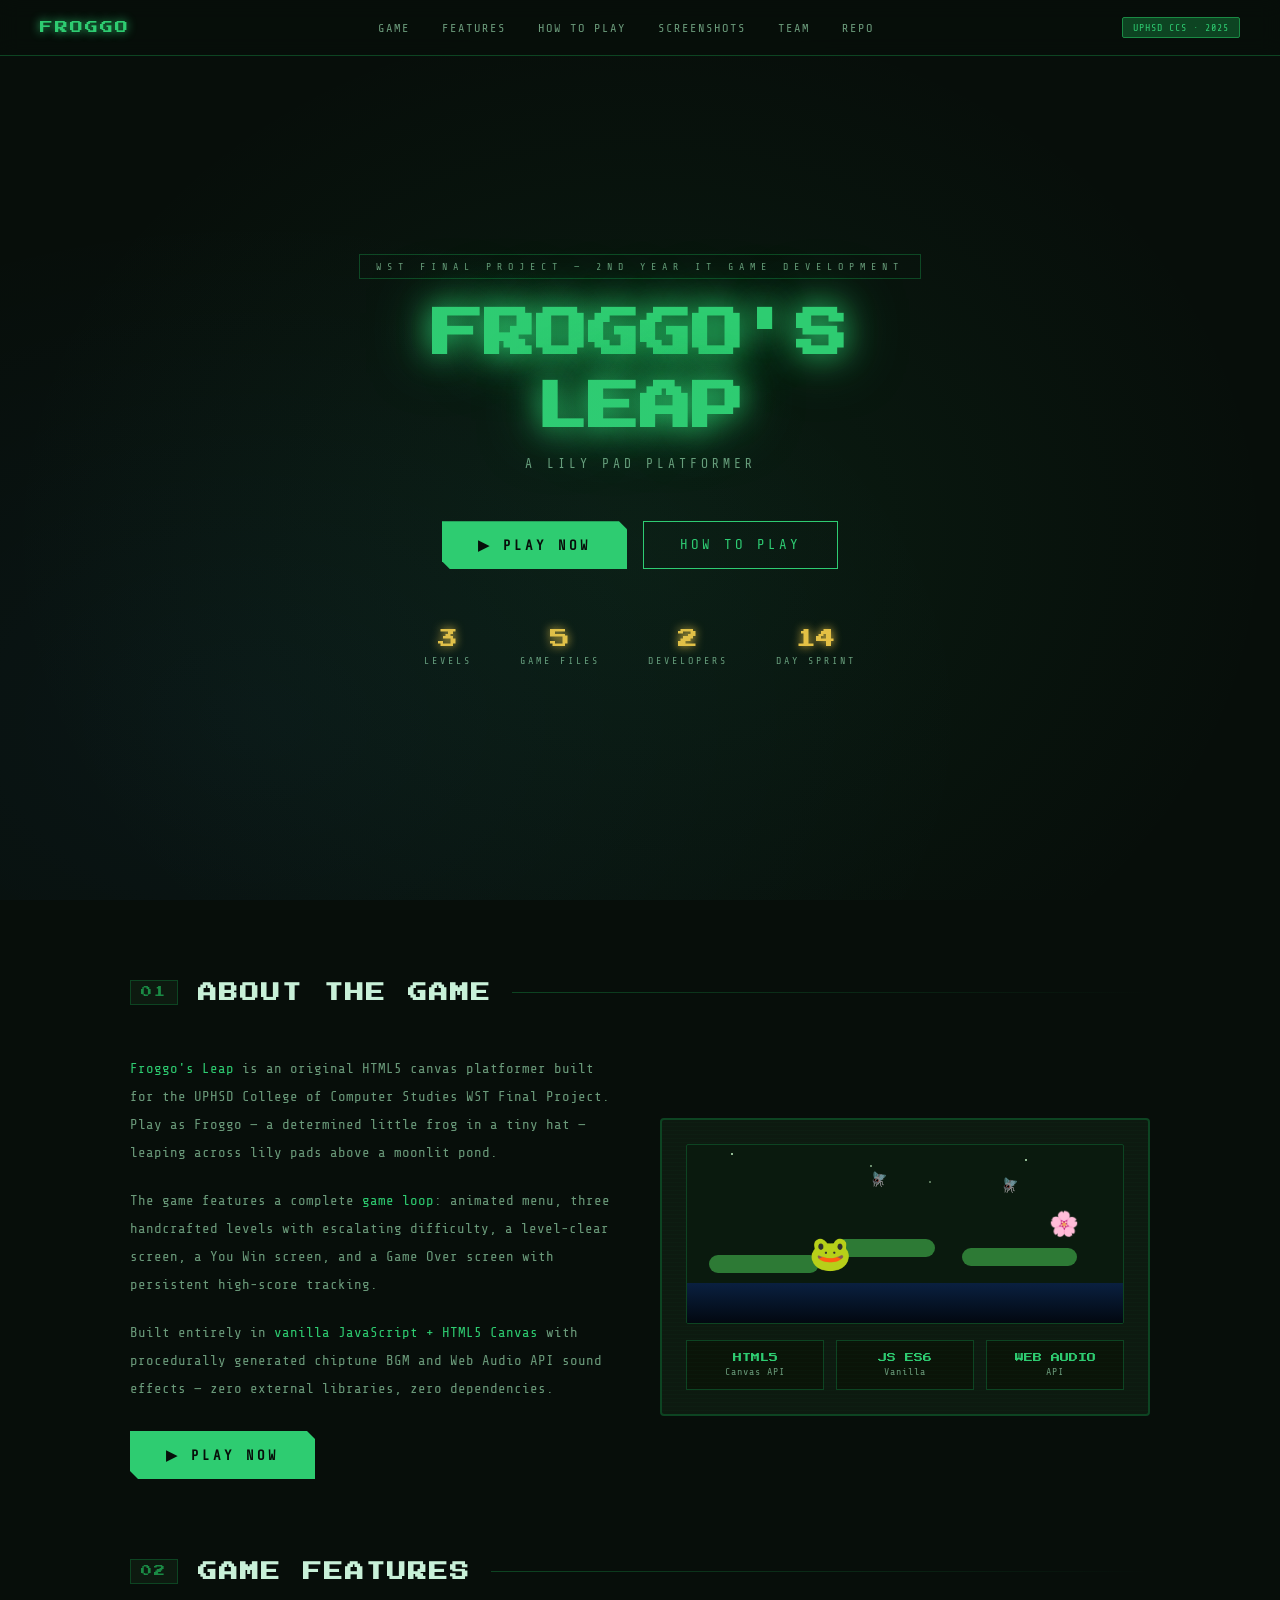
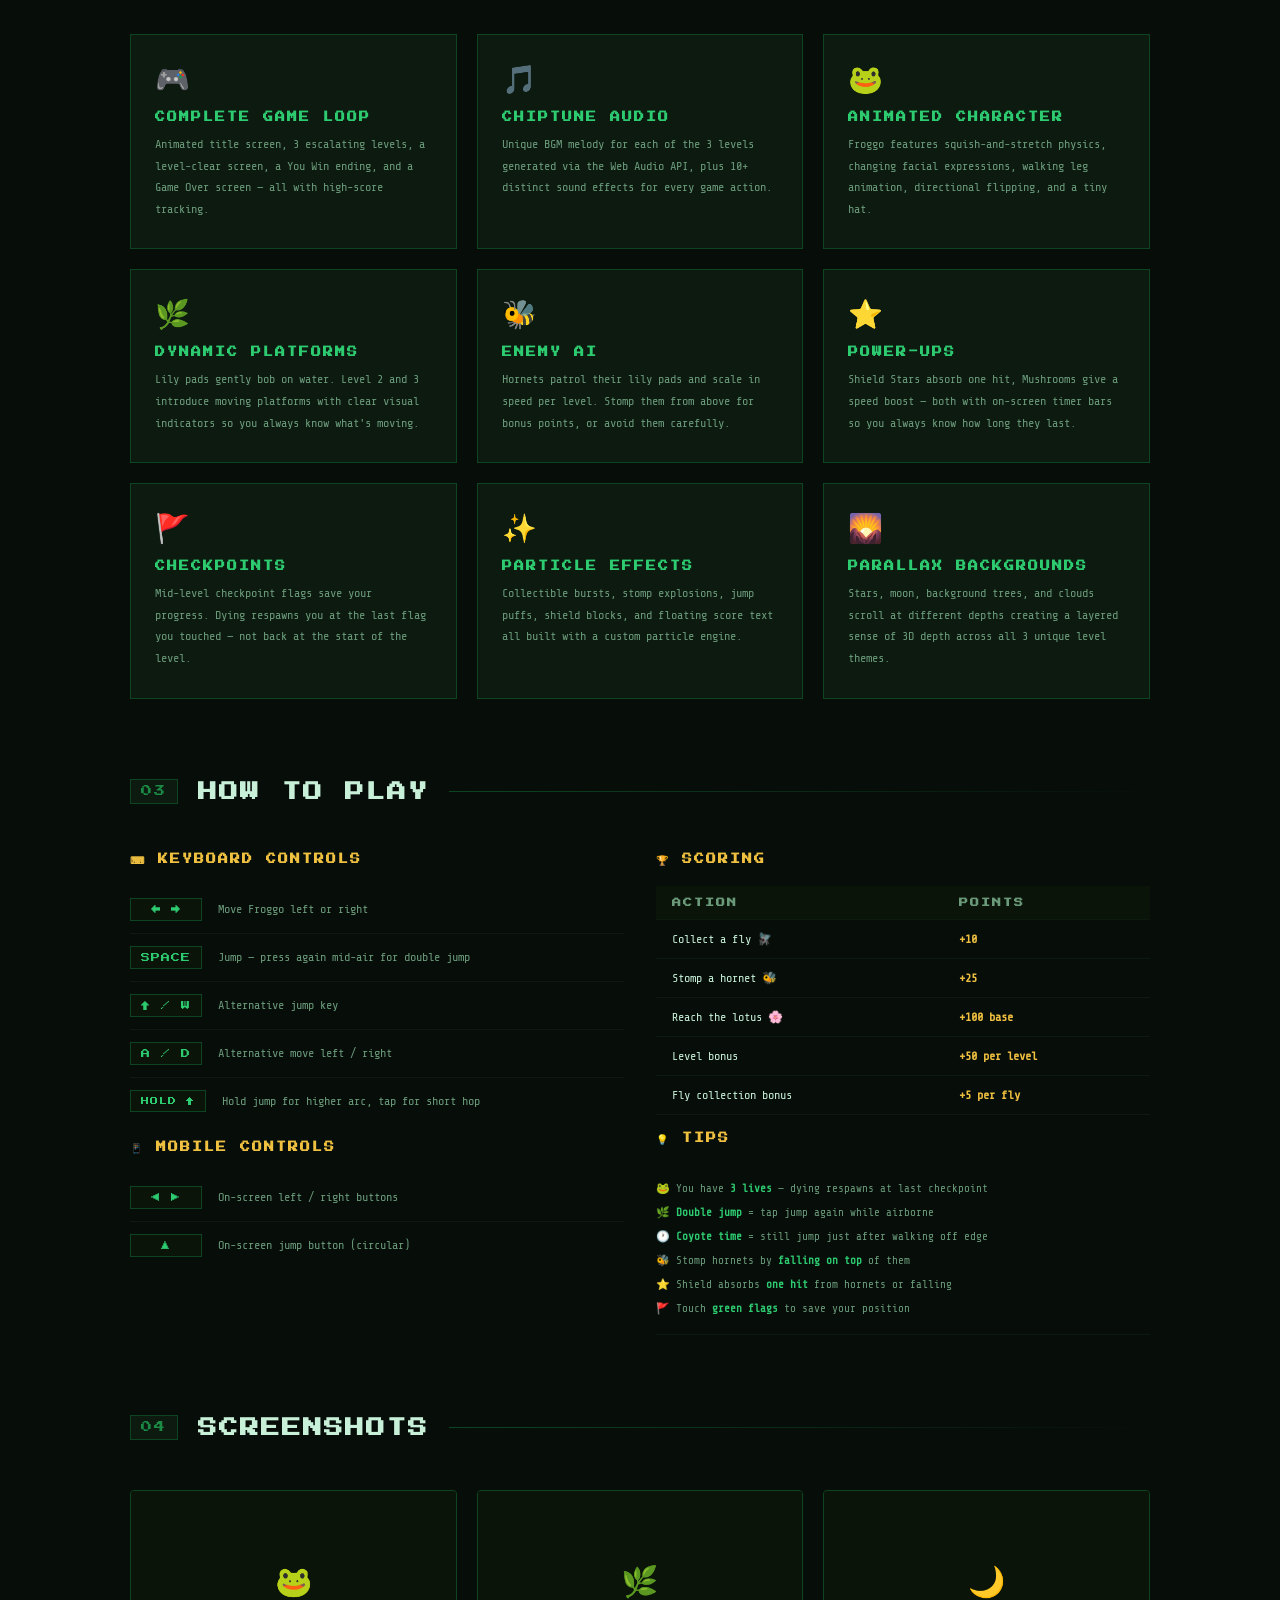
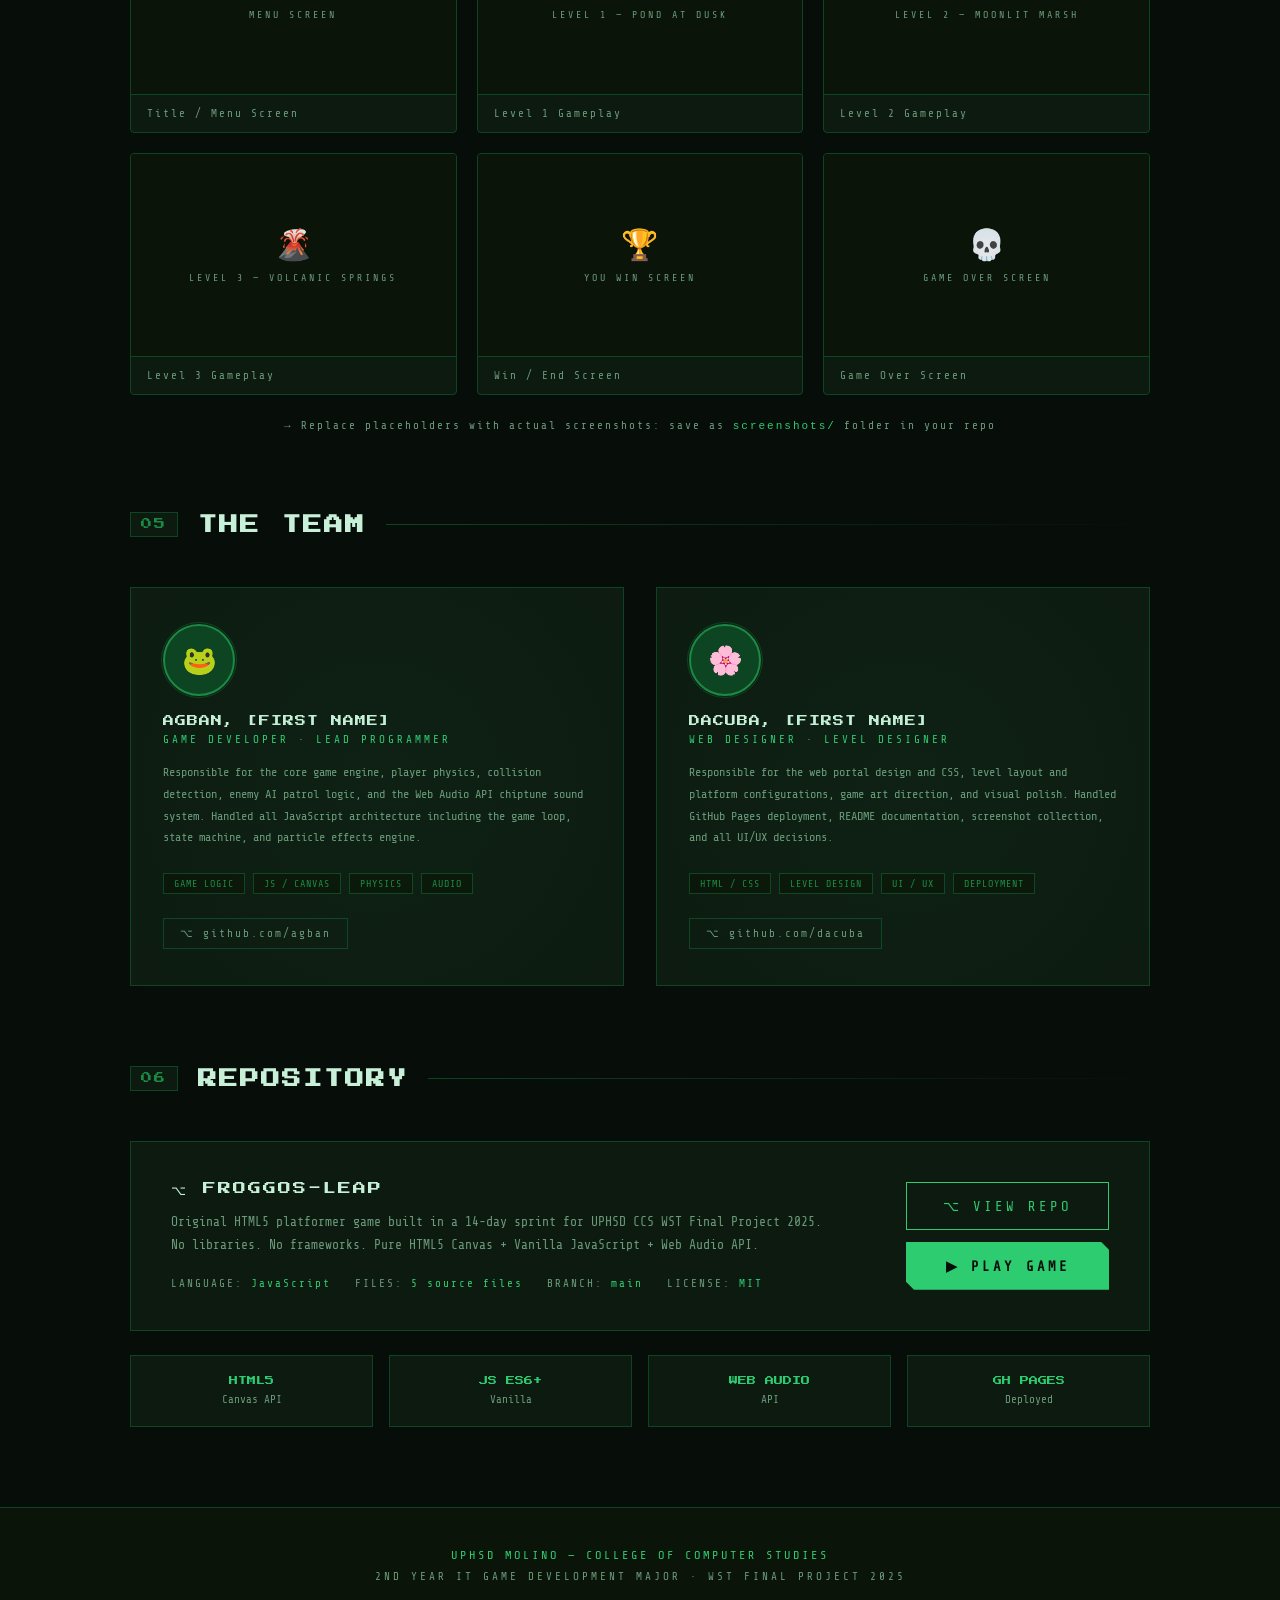
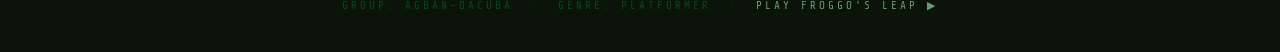
==== index.html @ f78a417a "fixed the right repository links and some paragraphs by Trecia-Dacuba" ====
<!DOCTYPE html>
<html lang="en">
<head>
  <meta charset="UTF-8">
  <meta name="viewport" content="width=device-width, initial-scale=1.0">
  <title>FROGGO'S LEAP — UPHSD CCS Game Portal</title>
  <link href="https://fonts.googleapis.com/css2?family=Press+Start+2P&family=Share+Tech+Mono&display=swap" rel="stylesheet">
  <link rel="stylesheet" href="index.css">
</head>
<body>

<!-- ══════════════════════════════════════
     NAVIGATION
     ══════════════════════════════════════ -->
<nav>
  <a href="#home" class="nav-logo">FROGGO</a>
  <div class="nav-links">
    <a href="#about">GAME</a>
    <a href="#features">FEATURES</a>
    <a href="#howtoplay">HOW TO PLAY</a>
    <a href="#screenshots">SCREENSHOTS</a>
    <a href="#team">TEAM</a>
    <a href="#repo">REPO</a>
  </div>
  <div class="nav-badge">UPHSD CCS · 2025</div>
</nav>


<!-- ══════════════════════════════════════
     HERO
     ══════════════════════════════════════ -->
<section id="home">
  <div class="hero-bg"></div>
  <div class="hero-tag">WST FINAL PROJECT — 2ND YEAR IT GAME DEVELOPMENT</div>
  <h1 class="hero-title">FROGGO'S<br>LEAP</h1>
  <p class="hero-sub">A LILY PAD PLATFORMER</p>
  <div class="hero-btns">
    <a href="game/game.html" class="btn-primary">▶ PLAY NOW</a>
    <a href="#howtoplay"    class="btn-secondary">HOW TO PLAY</a>
  </div>
  <div class="hero-stats">
    <div class="hero-stat"><div class="val">3</div><div class="lbl">LEVELS</div></div>
    <div class="hero-stat"><div class="val">5</div><div class="lbl">GAME FILES</div></div>
    <div class="hero-stat"><div class="val">2</div><div class="lbl">DEVELOPERS</div></div>
    <div class="hero-stat"><div class="val">14</div><div class="lbl">DAY SPRINT</div></div>
  </div>
</section>


<!-- ══════════════════════════════════════
     ABOUT
     ══════════════════════════════════════ -->
<div id="about">
  <div class="section-wrap">
    <div class="section-header reveal">
      <div class="section-num">01</div>
      <h2 class="section-title">ABOUT THE GAME</h2>
      <div class="section-line"></div>
    </div>

    <div class="about-grid">
      <div class="about-text reveal">
        <p>
          <span>Froggo's Leap</span> is an original HTML5 canvas platformer
          built for the UPHSD College of Computer Studies WST Final Project.
          Play as Froggo — a determined little frog in a tiny hat — leaping
          across lily pads above a moonlit pond.
        </p>
        <p>
          The game features a complete <span>game loop</span>: animated menu,
          three handcrafted levels with escalating difficulty, a level-clear
          screen, a You Win screen, and a Game Over screen with persistent
          high-score tracking.
        </p>
        <p>
          Built entirely in <span>vanilla JavaScript + HTML5 Canvas</span>
          with procedurally generated chiptune BGM and Web Audio API
          sound effects — zero external libraries, zero dependencies.
        </p>
        <a href="game/game.html" class="btn-primary" style="margin-top:8px; display:inline-block">▶ PLAY NOW</a>
      </div>

      <div class="about-screen reveal">
        <div class="preview-art">
          <div class="preview-water"></div>
          <div class="preview-pad" style="width:110px;height:18px;bottom:50px;left:5%"></div>
          <div class="preview-pad" style="width:100px;height:18px;bottom:66px;left:34%"></div>
          <div class="preview-pad" style="width:115px;height:18px;bottom:57px;left:63%"></div>
          <div class="preview-frog">🐸</div>
          <div class="preview-fly"  style="left:42%;top:26px">🪰</div>
          <div class="preview-fly"  style="left:72%;top:32px;animation-delay:0.6s">🪰</div>
          <div style="position:absolute;right:10%;bottom:85px;font-size:24px;animation:heroFloat 2.2s infinite ease-in-out">🌸</div>
          <div style="position:absolute;top:8px; left:10%;width:2px;height:2px;background:#ccffcc;opacity:0.7"></div>
          <div style="position:absolute;top:20px;left:42%;width:2px;height:2px;background:#ccffcc;opacity:0.5"></div>
          <div style="position:absolute;top:14px;right:22%;width:2px;height:2px;background:#ccffcc;opacity:0.7"></div>
          <div style="position:absolute;top:36px;right:44%;width:2px;height:2px;background:#ccffcc;opacity:0.4"></div>
        </div>
        <div class="tech-pills">
          <div class="tech-pill"><div class="tp-title">HTML5</div><div class="tp-sub">Canvas API</div></div>
          <div class="tech-pill"><div class="tp-title">JS ES6</div><div class="tp-sub">Vanilla</div></div>
          <div class="tech-pill"><div class="tp-title">WEB AUDIO</div><div class="tp-sub">API</div></div>
        </div>
      </div>
    </div>
  </div>
</div>


<!-- ══════════════════════════════════════
     FEATURES
     ══════════════════════════════════════ -->
<div id="features">
  <div class="section-wrap" style="padding-top:0">
    <div class="section-header reveal">
      <div class="section-num">02</div>
      <h2 class="section-title">GAME FEATURES</h2>
      <div class="section-line"></div>
    </div>

    <div class="features-grid">
      <div class="feature-card reveal">
        <div class="feature-icon">🎮</div>
        <h3>COMPLETE GAME LOOP</h3>
        <p>Animated title screen, 3 escalating levels, a level-clear screen, a You Win ending, and a Game Over screen — all with high-score tracking.</p>
      </div>
      <div class="feature-card reveal">
        <div class="feature-icon">🎵</div>
        <h3>CHIPTUNE AUDIO</h3>
        <p>Unique BGM melody for each of the 3 levels generated via the Web Audio API, plus 10+ distinct sound effects for every game action.</p>
      </div>
      <div class="feature-card reveal">
        <div class="feature-icon">🐸</div>
        <h3>ANIMATED CHARACTER</h3>
        <p>Froggo features squish-and-stretch physics, changing facial expressions, walking leg animation, directional flipping, and a tiny hat.</p>
      </div>
      <div class="feature-card reveal">
        <div class="feature-icon">🌿</div>
        <h3>DYNAMIC PLATFORMS</h3>
        <p>Lily pads gently bob on water. Level 2 and 3 introduce moving platforms with clear visual indicators so you always know what's moving.</p>
      </div>
      <div class="feature-card reveal">
        <div class="feature-icon">🐝</div>
        <h3>ENEMY AI</h3>
        <p>Hornets patrol their lily pads and scale in speed per level. Stomp them from above for bonus points, or avoid them carefully.</p>
      </div>
      <div class="feature-card reveal">
        <div class="feature-icon">⭐</div>
        <h3>POWER-UPS</h3>
        <p>Shield Stars absorb one hit, Mushrooms give a speed boost — both with on-screen timer bars so you always know how long they last.</p>
      </div>
      <div class="feature-card reveal">
        <div class="feature-icon">🚩</div>
        <h3>CHECKPOINTS</h3>
        <p>Mid-level checkpoint flags save your progress. Dying respawns you at the last flag you touched — not back at the start of the level.</p>
      </div>
      <div class="feature-card reveal">
        <div class="feature-icon">✨</div>
        <h3>PARTICLE EFFECTS</h3>
        <p>Collectible bursts, stomp explosions, jump puffs, shield blocks, and floating score text all built with a custom particle engine.</p>
      </div>
      <div class="feature-card reveal">
        <div class="feature-icon">🌄</div>
        <h3>PARALLAX BACKGROUNDS</h3>
        <p>Stars, moon, background trees, and clouds scroll at different depths creating a layered sense of 3D depth across all 3 unique level themes.</p>
      </div>
    </div>
  </div>
</div>


<!-- ══════════════════════════════════════
     HOW TO PLAY
     ══════════════════════════════════════ -->
<div id="howtoplay">
  <div class="section-wrap" style="padding-top:0">
    <div class="section-header reveal">
      <div class="section-num">03</div>
      <h2 class="section-title">HOW TO PLAY</h2>
      <div class="section-line"></div>
    </div>

    <div class="controls-grid">
      <div class="reveal">
        <div class="ctrl-group">
          <h3>⌨ KEYBOARD CONTROLS</h3>
          <div class="ctrl-item">
            <div class="ctrl-key">← →</div>
            <div class="ctrl-desc">Move Froggo left or right</div>
          </div>
          <div class="ctrl-item">
            <div class="ctrl-key">SPACE</div>
            <div class="ctrl-desc">Jump — press again mid-air for double jump</div>
          </div>
          <div class="ctrl-item">
            <div class="ctrl-key">↑ / W</div>
            <div class="ctrl-desc">Alternative jump key</div>
          </div>
          <div class="ctrl-item">
            <div class="ctrl-key">A / D</div>
            <div class="ctrl-desc">Alternative move left / right</div>
          </div>
          <div class="ctrl-item" style="border:none">
            <div class="ctrl-key" style="font-size:8px">HOLD ↑</div>
            <div class="ctrl-desc">Hold jump for higher arc, tap for short hop</div>
          </div>
        </div>
        <br>
        <div class="ctrl-group">
          <h3>📱 MOBILE CONTROLS</h3>
          <div class="ctrl-item">
            <div class="ctrl-key">◀ ▶</div>
            <div class="ctrl-desc">On-screen left / right buttons</div>
          </div>
          <div class="ctrl-item" style="border:none">
            <div class="ctrl-key">▲</div>
            <div class="ctrl-desc">On-screen jump button (circular)</div>
          </div>
        </div>
      </div>

      <div class="reveal">
        <div class="ctrl-group">
          <h3>🏆 SCORING</h3>
          <table class="scoring-table">
            <thead>
              <tr><th>ACTION</th><th>POINTS</th></tr>
            </thead>
            <tbody>
              <tr><td>Collect a fly 🪰</td><td>+10</td></tr>
              <tr><td>Stomp a hornet 🐝</td><td>+25</td></tr>
              <tr><td>Reach the lotus 🌸</td><td>+100 base</td></tr>
              <tr><td>Level bonus</td><td>+50 per level</td></tr>
              <tr><td>Fly collection bonus</td><td>+5 per fly</td></tr>
            </tbody>
          </table>
        </div>
        <br>
        <div class="ctrl-group">
          <h3>💡 TIPS</h3>
          <div class="ctrl-item">
            <div class="ctrl-desc" style="font-size:11px;color:var(--text-dim);line-height:2.2">
              🐸 You have <strong style="color:var(--green)">3 lives</strong> — dying respawns at last checkpoint<br>
              🌿 <strong style="color:var(--green)">Double jump</strong> = tap jump again while airborne<br>
              🕐 <strong style="color:var(--green)">Coyote time</strong> = still jump just after walking off edge<br>
              🐝 Stomp hornets by <strong style="color:var(--green)">falling on top</strong> of them<br>
              ⭐ Shield absorbs <strong style="color:var(--green)">one hit</strong> from hornets or falling<br>
              🚩 Touch <strong style="color:var(--green)">green flags</strong> to save your position
            </div>
          </div>
        </div>
      </div>
    </div>
  </div>
</div>


<!-- ══════════════════════════════════════
     SCREENSHOTS
     ══════════════════════════════════════ -->
<div id="screenshots">
  <div class="section-wrap" style="padding-top:0">
    <div class="section-header reveal">
      <div class="section-num">04</div>
      <h2 class="section-title">SCREENSHOTS</h2>
      <div class="section-line"></div>
    </div>

    <div class="screenshots-grid">
      <!-- Replace placeholder divs with <img src="screenshots/menu.png"> etc after taking actual screenshots -->
      <div class="screenshot-card reveal">
        <div class="screenshot-placeholder">
          🐸
          <span>MENU SCREEN</span>
        </div>
        <div class="screenshot-label">Title / Menu Screen</div>
      </div>
      <div class="screenshot-card reveal">
        <div class="screenshot-placeholder">
          🌿
          <span>LEVEL 1 — POND AT DUSK</span>
        </div>
        <div class="screenshot-label">Level 1 Gameplay</div>
      </div>
      <div class="screenshot-card reveal">
        <div class="screenshot-placeholder">
          🌙
          <span>LEVEL 2 — MOONLIT MARSH</span>
        </div>
        <div class="screenshot-label">Level 2 Gameplay</div>
      </div>
      <div class="screenshot-card reveal">
        <div class="screenshot-placeholder">
          🌋
          <span>LEVEL 3 — VOLCANIC SPRINGS</span>
        </div>
        <div class="screenshot-label">Level 3 Gameplay</div>
      </div>
      <div class="screenshot-card reveal">
        <div class="screenshot-placeholder">
          🏆
          <span>YOU WIN SCREEN</span>
        </div>
        <div class="screenshot-label">Win / End Screen</div>
      </div>
      <div class="screenshot-card reveal">
        <div class="screenshot-placeholder">
          💀
          <span>GAME OVER SCREEN</span>
        </div>
        <div class="screenshot-label">Game Over Screen</div>
      </div>
    </div>

    <p style="color:var(--text-dim);font-size:11px;text-align:center;margin-top:24px;letter-spacing:2px">
      → Replace placeholders with actual screenshots: save as <code style="color:var(--green)">screenshots/</code> folder in your repo
    </p>
  </div>
</div>


<!-- ══════════════════════════════════════
     TEAM
     ══════════════════════════════════════ -->
<div id="team">
  <div class="section-wrap" style="padding-top:0">
    <div class="section-header reveal">
      <div class="section-num">05</div>
      <h2 class="section-title">THE TEAM</h2>
      <div class="section-line"></div>
    </div>

    <div class="team-grid">
      <!-- ── Member 1: Agban ── -->
      <div class="team-card reveal">
        <div class="member-avatar">🐸</div>
        <div class="member-name">AGBAN, [FIRST NAME]</div>
        <div class="member-role">Game Developer · Lead Programmer</div>
        <div class="member-desc">
          Responsible for the core game engine, player physics, collision
          detection, enemy AI patrol logic, and the Web Audio API chiptune
          sound system. Handled all JavaScript architecture including the
          game loop, state machine, and particle effects engine.
        </div>
        <div class="member-tags">
          <span class="member-tag">GAME LOGIC</span>
          <span class="member-tag">JS / CANVAS</span>
          <span class="member-tag">PHYSICS</span>
          <span class="member-tag">AUDIO</span>
        </div>
        <a href="https://github.com/MikaAgban29" class="member-github" target="_blank" rel="noopener">
          ⌥ github.com/agban
        </a>
      </div>

      <!-- ── Member 2: Dacuba ── -->
      <div class="team-card reveal">
        <div class="member-avatar">🌸</div>
        <div class="member-name">DACUBA, [FIRST NAME]</div>
        <div class="member-role">Web Designer · Level Designer</div>
        <div class="member-desc">
          Responsible for the web portal design and CSS, level layout and
          platform configurations, game art direction, and visual polish.
          Handled GitHub Pages deployment, README documentation,
          screenshot collection, and all UI/UX decisions.
        </div>
        <div class="member-tags">
          <span class="member-tag">HTML / CSS</span>
          <span class="member-tag">LEVEL DESIGN</span>
          <span class="member-tag">UI / UX</span>
          <span class="member-tag">DEPLOYMENT</span>
        </div>
        <a href="https://github.com/Trecia-Dacuba" class="member-github" target="_blank" rel="noopener">
          ⌥ github.com/dacuba
        </a>
      </div>
    </div>
  </div>
</div>


<!-- ══════════════════════════════════════
     REPO
     ══════════════════════════════════════ -->
<div id="repo">
  <div class="section-wrap" style="padding-top:0">
    <div class="section-header reveal">
      <div class="section-num">06</div>
      <h2 class="section-title">REPOSITORY</h2>
      <div class="section-line"></div>
    </div>

    <div class="repo-card reveal">
      <div>
        <div class="repo-title">⌥ FROGGOS-LEAP</div>
        <div class="repo-desc">
          Original HTML5 platformer game built in a 14-day sprint for UPHSD CCS WST Final Project 2025.<br>
          No libraries. No frameworks. Pure HTML5 Canvas + Vanilla JavaScript + Web Audio API.
        </div>
        <div class="repo-meta">
          <div class="repo-badge">LANGUAGE: <span>JavaScript</span></div>
          <div class="repo-badge">FILES: <span>5 source files</span></div>
          <div class="repo-badge">BRANCH: <span>main</span></div>
          <div class="repo-badge">LICENSE: <span>MIT</span></div>
        </div>
      </div>
      <div style="display:flex;flex-direction:column;gap:12px;min-width:200px">
        <a href="https://github.com/Trecia-Dacuba/Froggo-s-Leap-Platformer-Game.git" class="btn-secondary" target="_blank" rel="noopener" style="text-align:center">⌥ VIEW REPO</a>
        <a href="game/game.html" class="btn-primary" style="text-align:center">▶ PLAY GAME</a>
      </div>
    </div>

    <div class="tech-grid reveal">
      <div class="tech-card"><div class="tc-title">HTML5</div><div class="tc-sub">Canvas API</div></div>
      <div class="tech-card"><div class="tc-title">JS ES6+</div><div class="tc-sub">Vanilla</div></div>
      <div class="tech-card"><div class="tc-title">WEB AUDIO</div><div class="tc-sub">API</div></div>
      <div class="tech-card"><div class="tc-title">GH PAGES</div><div class="tc-sub">Deployed</div></div>
    </div>
  </div>
</div>


<!-- ══════════════════════════════════════
     FOOTER
     ══════════════════════════════════════ -->
<footer>
  <div class="school">UPHSD MOLINO — COLLEGE OF COMPUTER STUDIES</div>
  <div>2ND YEAR IT GAME DEVELOPMENT MAJOR · WST FINAL PROJECT 2025</div>
  <div style="margin-top:16px;color:var(--green-dim)">
    GROUP: AGBAN-DACUBA &nbsp;·&nbsp; GENRE: PLATFORMER &nbsp;·&nbsp;
    <a href="game/game.html">PLAY FROGGO'S LEAP ▶</a>
  </div>
</footer>


<!-- Smooth scroll + reveal script -->
<script>
  // Smooth scroll for all anchor links
  document.querySelectorAll('a[href^="#"]').forEach(a => {
    a.addEventListener('click', e => {
      e.preventDefault();
      const target = document.querySelector(a.getAttribute('href'));
      if (target) target.scrollIntoView({ behavior: 'smooth' });
    });
  });

  // Scroll reveal using IntersectionObserver
  const observer = new IntersectionObserver(entries => {
    entries.forEach(e => { if (e.isIntersecting) e.target.classList.add('visible'); });
  }, { threshold: 0.1 });
  document.querySelectorAll('.reveal').forEach(el => observer.observe(el));
</script>

</body>
</html>
---- index.css ----
/* ── CSS VARIABLES ── */
:root {
  --green:     #2ecc71;
  --green-dark:#1a8a44;
  --green-dim: #0d4422;
  --bg:        #070e0a;
  --bg2:       #0d1a10;
  --bg3:       #0a1408;
  --text:      #c8f0d8;
  --text-dim:  #6a9a7a;
  --gold:      #f0c040;
  --pink:      #ff88cc;
  --blue:      #44aaff;
}

/* ── RESET ── */
* { margin: 0; padding: 0; box-sizing: border-box; }

body {
  background: var(--bg);
  color: var(--text);
  font-family: 'Share Tech Mono', 'Courier New', monospace;
  overflow-x: hidden;
}

/* ── SCANLINE RETRO EFFECT ── */
body::before {
  content: '';
  position: fixed; inset: 0;
  z-index: 999; pointer-events: none;
  background: repeating-linear-gradient(
    0deg,
    transparent,        transparent        2px,
    rgba(0,0,0,0.07)   rgba(0,0,0,0.07)   4px
  );
}

/* ══════════════════════════════════════
   NAVIGATION
   ══════════════════════════════════════ */
nav {
  position: fixed; top: 0; left: 0; right: 0;
  z-index: 100;
  background: rgba(7,14,10,0.93);
  border-bottom: 1px solid var(--green-dim);
  display: flex; align-items: center; justify-content: space-between;
  padding: 0 40px;
  height: 56px;
  backdrop-filter: blur(10px);
}

.nav-logo {
  font-family: 'Press Start 2P', monospace;
  font-size: 13px;
  color: var(--green);
  text-shadow: 0 0 10px var(--green);
  text-decoration: none;
  letter-spacing: 2px;
}

.nav-links { display: flex; gap: 32px; }

.nav-links a {
  color: var(--text-dim);
  text-decoration: none;
  font-size: 12px;
  letter-spacing: 2px;
  transition: color 0.2s, text-shadow 0.2s;
}

.nav-links a:hover {
  color: var(--green);
  text-shadow: 0 0 8px var(--green);
}

.nav-badge {
  background: var(--green-dim);
  border: 1px solid var(--green-dark);
  color: var(--green);
  font-size: 10px;
  padding: 4px 10px;
  border-radius: 2px;
  letter-spacing: 1px;
}

/* ══════════════════════════════════════
   HERO SECTION
   ══════════════════════════════════════ */
#home {
  min-height: 100vh;
  display: flex; flex-direction: column;
  align-items: center; justify-content: center;
  text-align: center;
  padding: 80px 40px 60px;
  position: relative;
  overflow: hidden;
}

.hero-bg {
  position: absolute; inset: 0;
  background:
    radial-gradient(ellipse at 50% 60%, rgba(46,204,113,0.08) 0%, transparent 70%),
    radial-gradient(ellipse at 20% 80%, rgba(68,170,255,0.05) 0%, transparent 50%);
}

.hero-tag {
  font-size: 10px;
  letter-spacing: 6px;
  color: var(--text-dim);
  margin-bottom: 20px;
  border: 1px solid var(--green-dim);
  padding: 6px 16px;
  display: inline-block;
}

.hero-title {
  font-family: 'Press Start 2P', monospace;
  font-size: clamp(28px, 5vw, 52px);
  color: var(--green);
  text-shadow: 0 0 30px var(--green), 0 0 60px var(--green-dark);
  line-height: 1.4;
  margin-bottom: 12px;
  animation: titlePulse 3s ease-in-out infinite;
}

.hero-sub {
  font-size: 13px;
  color: var(--text-dim);
  letter-spacing: 4px;
  margin-bottom: 50px;
}

.hero-btns {
  display: flex; gap: 16px;
  flex-wrap: wrap; justify-content: center;
  margin-bottom: 60px;
}

.hero-stats {
  display: flex; gap: 48px;
  flex-wrap: wrap; justify-content: center;
}

.hero-stat { text-align: center; }

.hero-stat .val {
  font-family: 'Press Start 2P', monospace;
  font-size: 20px;
  color: var(--gold);
  text-shadow: 0 0 10px var(--gold);
}

.hero-stat .lbl {
  font-size: 10px;
  color: var(--text-dim);
  letter-spacing: 3px;
  margin-top: 6px;
}

/* ══════════════════════════════════════
   SHARED BUTTONS
   ══════════════════════════════════════ */
.btn-primary {
  background: var(--green);
  color: #070e0a;
  font-family: 'Share Tech Mono', monospace;
  font-size: 14px;
  letter-spacing: 3px;
  padding: 16px 36px;
  border: none; cursor: pointer;
  text-decoration: none; display: inline-block;
  font-weight: bold;
  transition: background 0.15s, box-shadow 0.15s, transform 0.15s;
  clip-path: polygon(0 0, calc(100% - 8px) 0, 100% 8px, 100% 100%, 8px 100%, 0 calc(100% - 8px));
}

.btn-primary:hover {
  background: #55ffaa;
  box-shadow: 0 0 20px var(--green);
  transform: translateY(-2px);
}

.btn-secondary {
  background: transparent;
  color: var(--green);
  font-family: 'Share Tech Mono', monospace;
  font-size: 14px;
  letter-spacing: 3px;
  padding: 15px 36px;
  border: 1.5px solid var(--green);
  cursor: pointer; text-decoration: none; display: inline-block;
  transition: background 0.15s, box-shadow 0.15s;
}

.btn-secondary:hover {
  background: rgba(46,204,113,0.1);
  box-shadow: 0 0 16px rgba(46,204,113,0.3);
}

/* ══════════════════════════════════════
   SECTION LAYOUT
   ══════════════════════════════════════ */
.section-wrap {
  max-width: 1100px;
  margin: 0 auto;
  padding: 80px 40px;
}

.section-header {
  display: flex; align-items: center; gap: 20px;
  margin-bottom: 50px;
}

.section-num {
  font-family: 'Press Start 2P', monospace;
  font-size: 11px;
  color: var(--green-dark);
  background: var(--bg2);
  border: 1px solid var(--green-dim);
  padding: 6px 10px;
  letter-spacing: 2px;
}

.section-title {
  font-family: 'Press Start 2P', monospace;
  font-size: clamp(13px, 2vw, 19px);
  color: var(--text);
  letter-spacing: 2px;
}

.section-line {
  flex: 1; height: 1px;
  background: linear-gradient(90deg, var(--green-dim), transparent);
}

/* ══════════════════════════════════════
   ABOUT SECTION
   ══════════════════════════════════════ */
.about-grid {
  display: grid;
  grid-template-columns: 1fr 1fr;
  gap: 40px; align-items: center;
}

.about-text p {
  color: var(--text-dim);
  font-size: 14px;
  line-height: 2;
  margin-bottom: 20px;
}

.about-text p span { color: var(--green); }

.about-screen {
  background: var(--bg2);
  border: 2px solid var(--green-dim);
  border-radius: 4px;
  padding: 24px;
  position: relative; overflow: hidden;
}

.about-screen::before {
  content: '';
  position: absolute; inset: 0;
  background: repeating-linear-gradient(
    0deg, transparent, transparent 3px,
    rgba(46,204,113,0.02) 3px, rgba(46,204,113,0.02) 4px
  );
  pointer-events: none;
}

/* Mini preview scene */
.preview-art {
  width: 100%; height: 180px;
  position: relative; background: #0a1a0e;
  overflow: hidden; border-radius: 2px;
  border: 1px solid var(--green-dim);
}

.preview-frog {
  font-size: 34px;
  position: absolute; bottom: 50px; left: 28%;
  animation: pfrog 1.5s ease-in-out infinite alternate;
}

.preview-pad {
  position: absolute;
  background: #2d7a35;
  border-radius: 40px;
}

.preview-fly {
  position: absolute;
  font-size: 14px;
  animation: pfly 2s ease-in-out infinite;
}

.preview-water {
  position: absolute; bottom: 0; left: 0; right: 0;
  height: 40px;
  background: linear-gradient(#0a2040, #020810);
}

.tech-pills {
  display: flex; gap: 12px; margin-top: 16px; flex-wrap: wrap;
}

.tech-pill {
  flex: 1;
  background: var(--bg3);
  border: 1px solid var(--green-dim);
  padding: 12px;
  text-align: center;
}

.tech-pill .tp-title {
  font-family: 'Press Start 2P', monospace;
  font-size: 9px; color: var(--green);
}

.tech-pill .tp-sub {
  font-size: 10px; color: var(--text-dim);
  margin-top: 4px; letter-spacing: 1px;
}

/* ══════════════════════════════════════
   FEATURES GRID
   ══════════════════════════════════════ */
.features-grid {
  display: grid;
  grid-template-columns: repeat(3, 1fr);
  gap: 20px;
}

.feature-card {
  background: var(--bg2);
  border: 1px solid var(--green-dim);
  padding: 28px 24px;
  position: relative; overflow: hidden;
  transition: border-color 0.2s, transform 0.2s;
}

.feature-card:hover {
  border-color: var(--green);
  transform: translateY(-4px);
}

.feature-card::after {
  content: '';
  position: absolute; top: 0; left: 0; right: 0; height: 2px;
  background: var(--green);
  transform: scaleX(0); transform-origin: left;
  transition: transform 0.3s;
}

.feature-card:hover::after { transform: scaleX(1); }

.feature-icon { font-size: 28px; margin-bottom: 16px; }

.feature-card h3 {
  font-family: 'Press Start 2P', monospace;
  font-size: 10px; color: var(--green);
  letter-spacing: 2px; margin-bottom: 12px;
}

.feature-card p {
  font-size: 12px; color: var(--text-dim); line-height: 1.8;
}

/* ══════════════════════════════════════
   HOW TO PLAY
   ══════════════════════════════════════ */
.controls-grid {
  display: grid;
  grid-template-columns: 1fr 1fr;
  gap: 32px;
}

.ctrl-group h3 {
  font-family: 'Press Start 2P', monospace;
  font-size: 10px; color: var(--gold);
  letter-spacing: 2px; margin-bottom: 20px;
}

.ctrl-item {
  display: flex; align-items: center; gap: 16px;
  padding: 12px 0;
  border-bottom: 1px solid var(--bg2);
}

.ctrl-key {
  background: var(--bg3);
  border: 1.5px solid var(--green-dim);
  color: var(--green);
  font-family: 'Press Start 2P', monospace;
  font-size: 9px;
  padding: 6px 10px;
  min-width: 72px; text-align: center;
  letter-spacing: 1px;
}

.ctrl-desc { font-size: 12px; color: var(--text-dim); }

.scoring-table {
  width: 100%; border-collapse: collapse; margin-top: 8px;
}

.scoring-table th,
.scoring-table td {
  text-align: left; padding: 12px 16px;
  font-size: 12px;
  border-bottom: 1px solid var(--bg2);
}

.scoring-table th {
  font-family: 'Press Start 2P', monospace;
  font-size: 9px; color: var(--text-dim);
  letter-spacing: 2px; background: var(--bg3);
}

.scoring-table td:last-child { color: var(--gold); font-weight: bold; }
.scoring-table tr:hover td   { background: rgba(46,204,113,0.05); }

/* ══════════════════════════════════════
   TEAM SECTION
   ══════════════════════════════════════ */
.team-grid {
  display: grid;
  grid-template-columns: 1fr 1fr;
  gap: 32px;
}

.team-card {
  background: var(--bg2);
  border: 1px solid var(--green-dim);
  padding: 36px 32px;
  position: relative; overflow: hidden;
  transition: border-color 0.2s;
}

.team-card:hover { border-color: var(--green); }

.team-card::before {
  content: '';
  position: absolute; top: -50%; left: -50%;
  width: 200%; height: 200%;
  background: radial-gradient(circle at center, rgba(46,204,113,0.04), transparent 60%);
  pointer-events: none;
}

.member-avatar {
  width: 72px; height: 72px;
  border-radius: 50%;
  background: var(--green-dim);
  border: 2px solid var(--green-dark);
  display: flex; align-items: center; justify-content: center;
  font-size: 28px;
  margin-bottom: 20px;
  position: relative;
}

.member-avatar::after {
  content: '';
  position: absolute; inset: -4px;
  border-radius: 50%;
  border: 1px solid var(--green-dim);
}

.member-name {
  font-family: 'Press Start 2P', monospace;
  font-size: 11px; color: var(--text);
  letter-spacing: 1px; margin-bottom: 6px;
}

.member-role {
  font-size: 11px; color: var(--green);
  letter-spacing: 3px; margin-bottom: 16px;
  text-transform: uppercase;
}

.member-desc {
  font-size: 12px; color: var(--text-dim);
  line-height: 1.8; margin-bottom: 24px;
}

.member-tags {
  display: flex; gap: 8px;
  flex-wrap: wrap; margin-bottom: 24px;
}

.member-tag {
  font-size: 10px;
  background: var(--bg3);
  border: 1px solid var(--green-dim);
  color: var(--green-dark);
  padding: 4px 10px;
  letter-spacing: 1px;
}

.member-github {
  display: inline-flex; align-items: center; gap: 8px;
  color: var(--text-dim); font-size: 11px;
  text-decoration: none;
  border: 1px solid var(--green-dim);
  padding: 8px 16px;
  transition: color 0.2s, border-color 0.2s, background 0.2s;
  letter-spacing: 2px;
}

.member-github:hover {
  color: var(--green);
  border-color: var(--green);
  background: rgba(46,204,113,0.05);
}

/* ══════════════════════════════════════
   REPO / TECH STACK
   ══════════════════════════════════════ */
.repo-card {
  background: var(--bg2);
  border: 1px solid var(--green-dim);
  padding: 40px;
  display: grid;
  grid-template-columns: 1fr auto;
  gap: 32px; align-items: center;
}

.repo-title {
  font-family: 'Press Start 2P', monospace;
  font-size: 13px; color: var(--text);
  margin-bottom: 12px; letter-spacing: 2px;
}

.repo-desc {
  font-size: 13px; color: var(--text-dim);
  line-height: 1.8; margin-bottom: 20px;
}

.repo-meta { display: flex; gap: 24px; flex-wrap: wrap; }

.repo-badge { font-size: 11px; color: var(--text-dim); letter-spacing: 2px; }
.repo-badge span { color: var(--green); }

.tech-grid {
  display: grid;
  grid-template-columns: repeat(4, 1fr);
  gap: 16px; margin-top: 24px;
}

.tech-card {
  background: var(--bg2);
  border: 1px solid var(--green-dim);
  padding: 20px; text-align: center;
}

.tech-card .tc-title {
  font-family: 'Press Start 2P', monospace;
  font-size: 9px; color: var(--green); margin-bottom: 8px;
}

.tech-card .tc-sub {
  font-size: 11px; color: var(--text-dim);
}

/* ══════════════════════════════════════
   SCREENSHOTS SECTION
   ══════════════════════════════════════ */
.screenshots-grid {
  display: grid;
  grid-template-columns: repeat(3, 1fr);
  gap: 20px;
}

.screenshot-card {
  background: var(--bg2);
  border: 1px solid var(--green-dim);
  border-radius: 4px;
  overflow: hidden;
  transition: border-color 0.2s, transform 0.2s;
}

.screenshot-card:hover {
  border-color: var(--green);
  transform: translateY(-3px);
}

.screenshot-card img {
  width: 100%;
  display: block;
  aspect-ratio: 16/10;
  object-fit: cover;
  background: var(--bg3);
}

.screenshot-placeholder {
  width: 100%;
  aspect-ratio: 16/10;
  background: var(--bg3);
  display: flex; flex-direction: column;
  align-items: center; justify-content: center;
  gap: 10px;
  color: var(--green-dim);
  font-size: 30px;
}

.screenshot-placeholder span {
  font-size: 10px;
  letter-spacing: 3px;
  color: var(--text-dim);
}

.screenshot-label {
  padding: 12px 16px;
  font-size: 11px;
  color: var(--text-dim);
  letter-spacing: 2px;
  border-top: 1px solid var(--green-dim);
}

/* ══════════════════════════════════════
   FOOTER
   ══════════════════════════════════════ */
footer {
  border-top: 1px solid var(--green-dim);
  padding: 40px;
  text-align: center;
  color: var(--text-dim);
  font-size: 11px; letter-spacing: 3px;
  background: var(--bg3);
}

footer .school {
  color: var(--green);
  margin-bottom: 8px; font-size: 12px;
}

footer a { color: var(--text-dim); text-decoration: none; }
footer a:hover { color: var(--green); }

/* ══════════════════════════════════════
   SCROLL REVEAL ANIMATION
   ══════════════════════════════════════ */
.reveal {
  opacity: 0;
  transform: translateY(24px);
  transition: opacity 0.6s ease, transform 0.6s ease;
}

.reveal.visible {
  opacity: 1;
  transform: translateY(0);
}

/* ══════════════════════════════════════
   KEYFRAME ANIMATIONS
   ══════════════════════════════════════ */
@keyframes titlePulse {
  0%,100% { text-shadow: 0 0 20px var(--green), 0 0 40px var(--green-dark); }
  50%     { text-shadow: 0 0 40px var(--green), 0 0 80px var(--green-dark), 0 0 120px rgba(46,204,113,0.2); }
}

@keyframes heroFloat {
  0%,100% { transform: translateX(-50%) translateY(0); }
  50%     { transform: translateX(-50%) translateY(-20px); }
}

@keyframes pfrog {
  0%   { bottom: 50px; }
  100% { bottom: 76px; }
}

@keyframes pfly {
  0%,100% { top: 28px; }
  50%     { top: 18px; }
}

/* ══════════════════════════════════════
   RESPONSIVE
   ══════════════════════════════════════ */
@media (max-width: 900px) {
  .about-grid,
  .features-grid,
  .controls-grid,
  .team-grid,
  .screenshots-grid { grid-template-columns: 1fr; }

  .tech-grid         { grid-template-columns: repeat(2, 1fr); }
  .repo-card         { grid-template-columns: 1fr; }
  nav                { padding: 0 20px; }
  .section-wrap      { padding: 60px 20px; }
  .hero-stats        { gap: 32px; }
  .nav-badge         { display: none; }
}
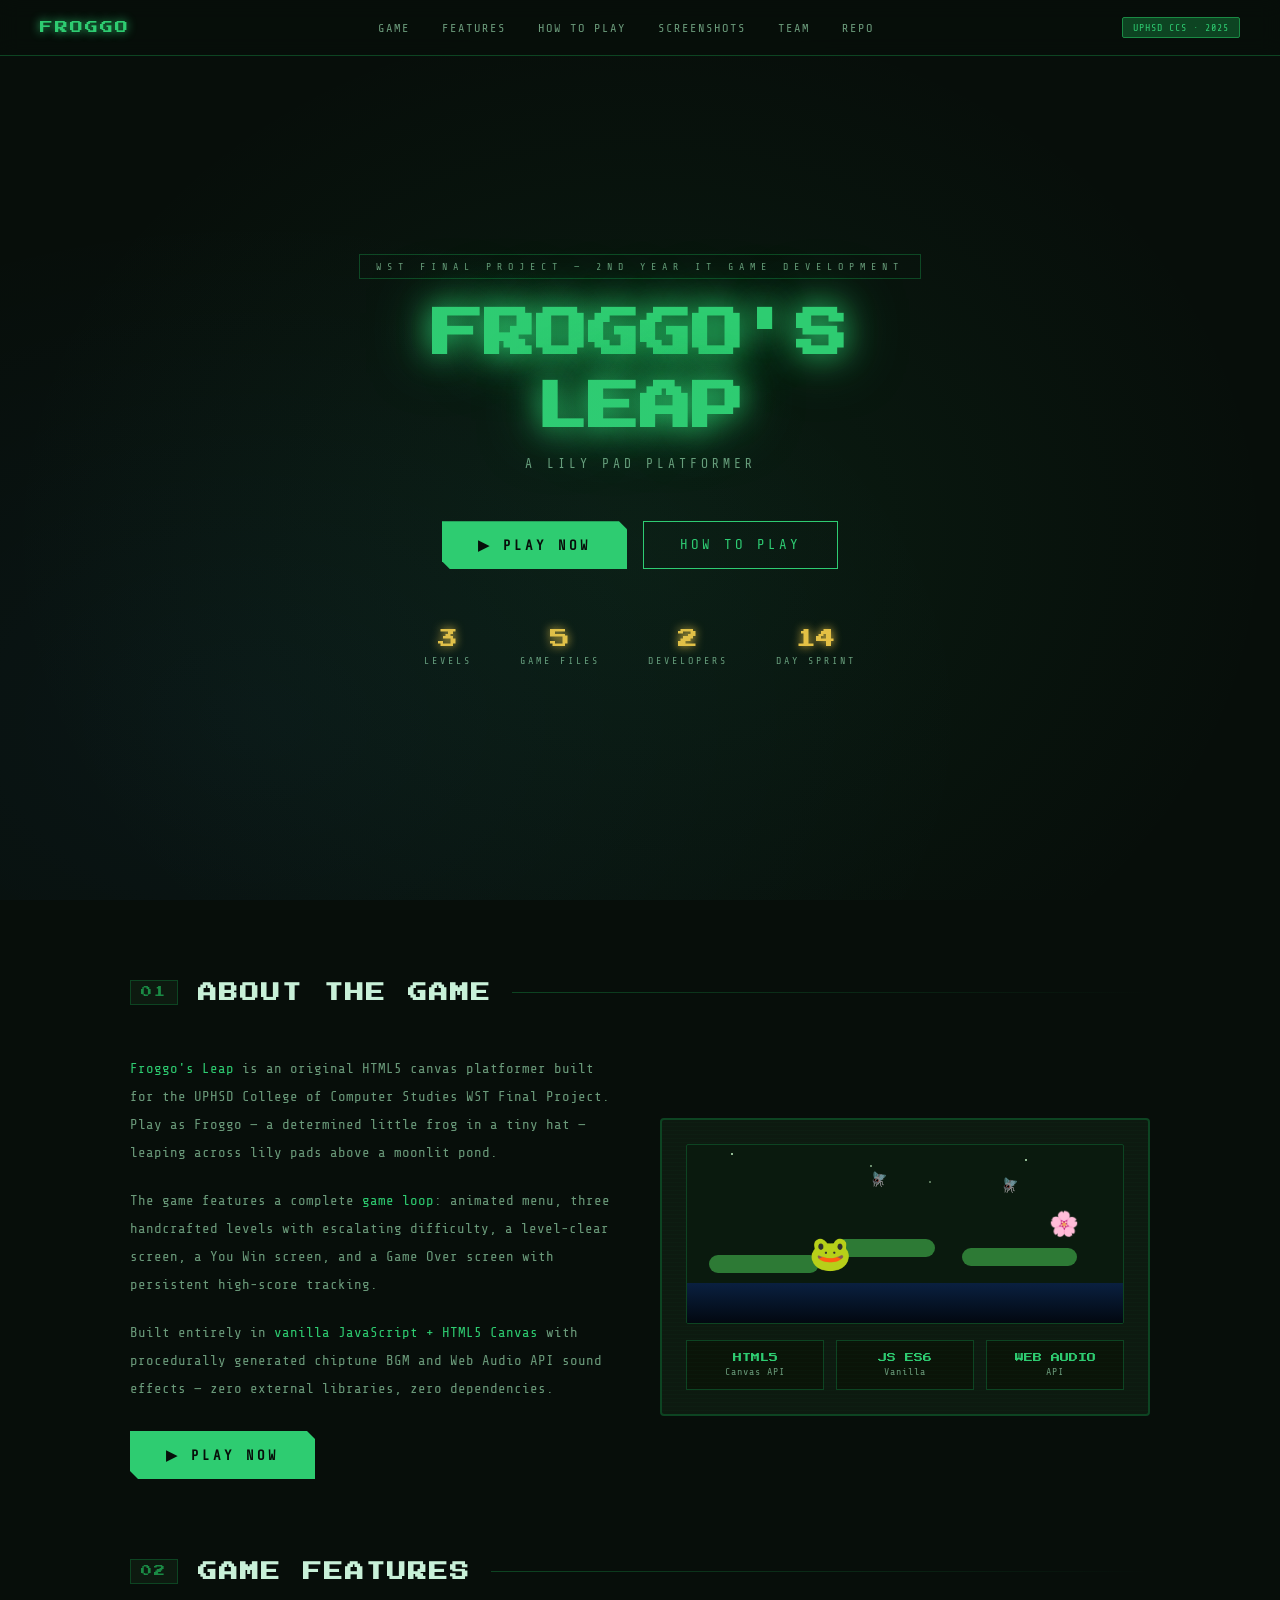
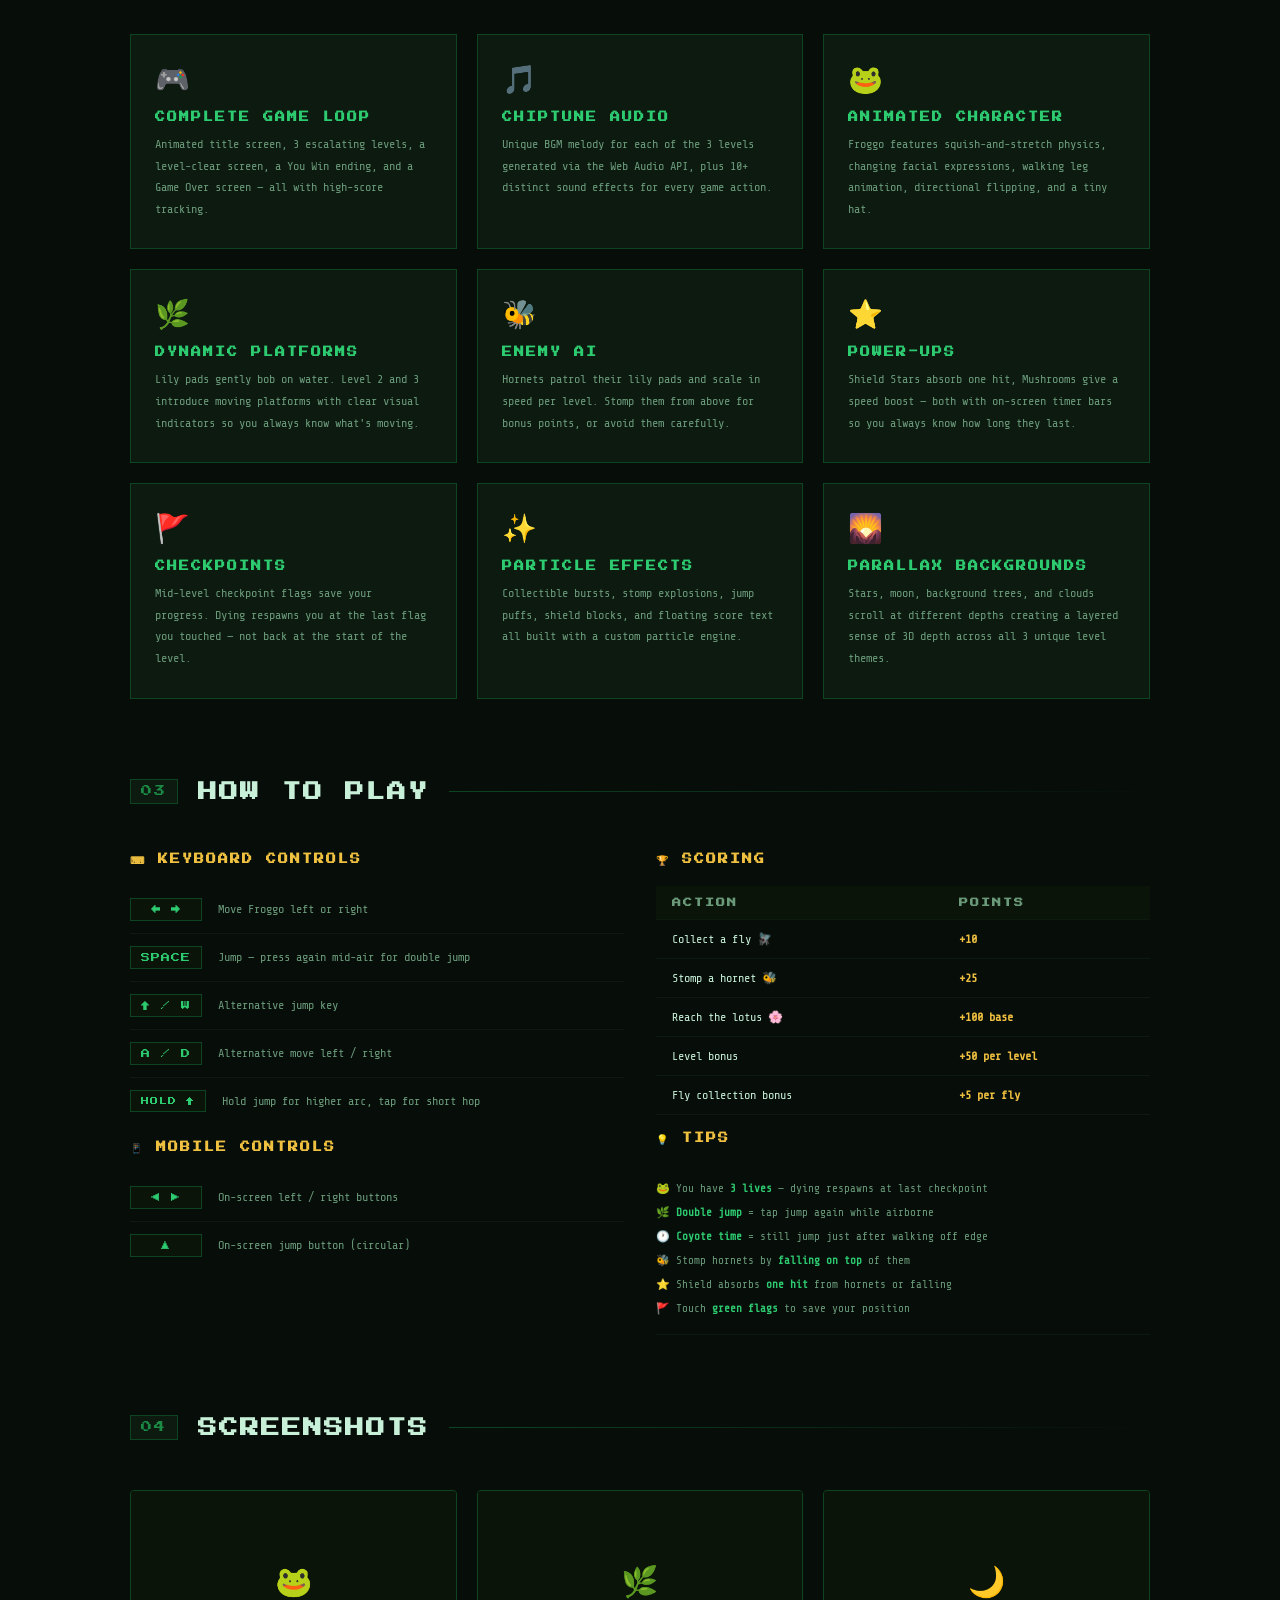
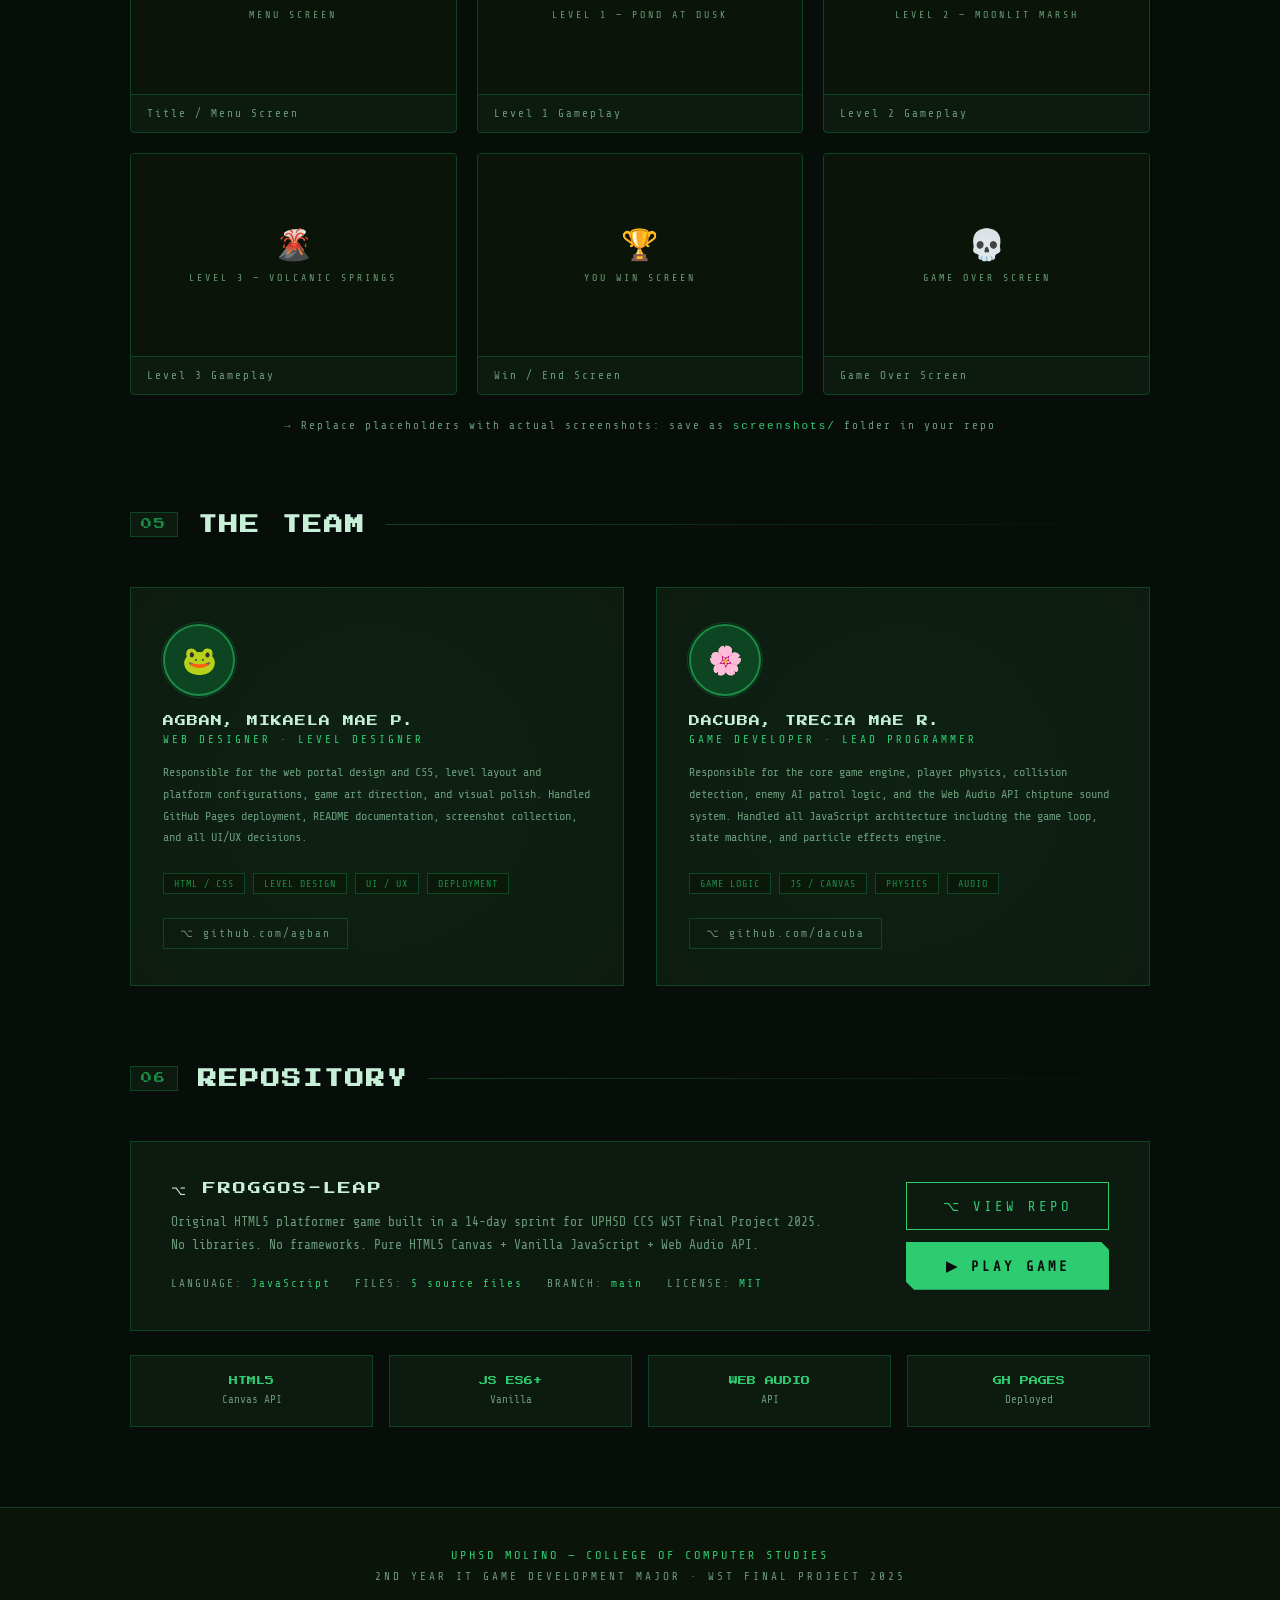
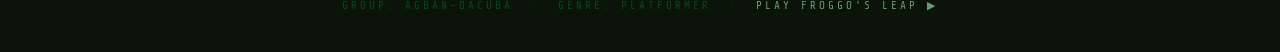
==== commit 6e058e80: "fixed the roles in the Team section by MikaAgban29" ====
--- a/index.html
+++ b/index.html
@@ -331,9 +331,32 @@
 
     <div class="team-grid">
       <!-- ── Member 1: Agban ── -->
+
       <div class="team-card reveal">
         <div class="member-avatar">🐸</div>
-        <div class="member-name">AGBAN, [FIRST NAME]</div>
+        <div class="member-name">AGBAN, MIKAELA MAE P.</div>
+        <div class="member-role">Web Designer · Level Designer</div>
+        <div class="member-desc">
+          Responsible for the web portal design and CSS, level layout and
+          platform configurations, game art direction, and visual polish.
+          Handled GitHub Pages deployment, README documentation,
+          screenshot collection, and all UI/UX decisions.
+        </div>
+        <div class="member-tags">
+          <span class="member-tag">HTML / CSS</span>
+          <span class="member-tag">LEVEL DESIGN</span>
+          <span class="member-tag">UI / UX</span>
+          <span class="member-tag">DEPLOYMENT</span>
+        </div>
+        <a href="https://github.com/YOUR-GITHUB-USERNAME-HERE" class="member-github" target="_blank" rel="noopener">
+          ⌥ github.com/agban
+        </a>
+      </div>
+
+      <!-- ── Member 2: Dacuba ── -->
+      <div class="team-card reveal">
+        <div class="member-avatar">🌸</div>
+        <div class="member-name">DACUBA, TRECIA MAE R.</div>
         <div class="member-role">Game Developer · Lead Programmer</div>
         <div class="member-desc">
           Responsible for the core game engine, player physics, collision
@@ -347,29 +370,7 @@
           <span class="member-tag">PHYSICS</span>
           <span class="member-tag">AUDIO</span>
         </div>
-        <a href="https://github.com/MikaAgban29" class="member-github" target="_blank" rel="noopener">
-          ⌥ github.com/agban
-        </a>
-      </div>
-
-      <!-- ── Member 2: Dacuba ── -->
-      <div class="team-card reveal">
-        <div class="member-avatar">🌸</div>
-        <div class="member-name">DACUBA, [FIRST NAME]</div>
-        <div class="member-role">Web Designer · Level Designer</div>
-        <div class="member-desc">
-          Responsible for the web portal design and CSS, level layout and
-          platform configurations, game art direction, and visual polish.
-          Handled GitHub Pages deployment, README documentation,
-          screenshot collection, and all UI/UX decisions.
-        </div>
-        <div class="member-tags">
-          <span class="member-tag">HTML / CSS</span>
-          <span class="member-tag">LEVEL DESIGN</span>
-          <span class="member-tag">UI / UX</span>
-          <span class="member-tag">DEPLOYMENT</span>
-        </div>
-        <a href="https://github.com/Trecia-Dacuba" class="member-github" target="_blank" rel="noopener">
+        <a href="https://github.com/YOUR-GITHUB-USERNAME-HERE" class="member-github" target="_blank" rel="noopener">
           ⌥ github.com/dacuba
         </a>
       </div>
@@ -404,7 +405,7 @@
         </div>
       </div>
       <div style="display:flex;flex-direction:column;gap:12px;min-width:200px">
-        <a href="https://github.com/Trecia-Dacuba/Froggo-s-Leap-Platformer-Game.git" class="btn-secondary" target="_blank" rel="noopener" style="text-align:center">⌥ VIEW REPO</a>
+        <a href="https://github.com/YOUR-REPO-URL-HERE" class="btn-secondary" target="_blank" rel="noopener" style="text-align:center">⌥ VIEW REPO</a>
         <a href="game/game.html" class="btn-primary" style="text-align:center">▶ PLAY GAME</a>
       </div>
     </div>
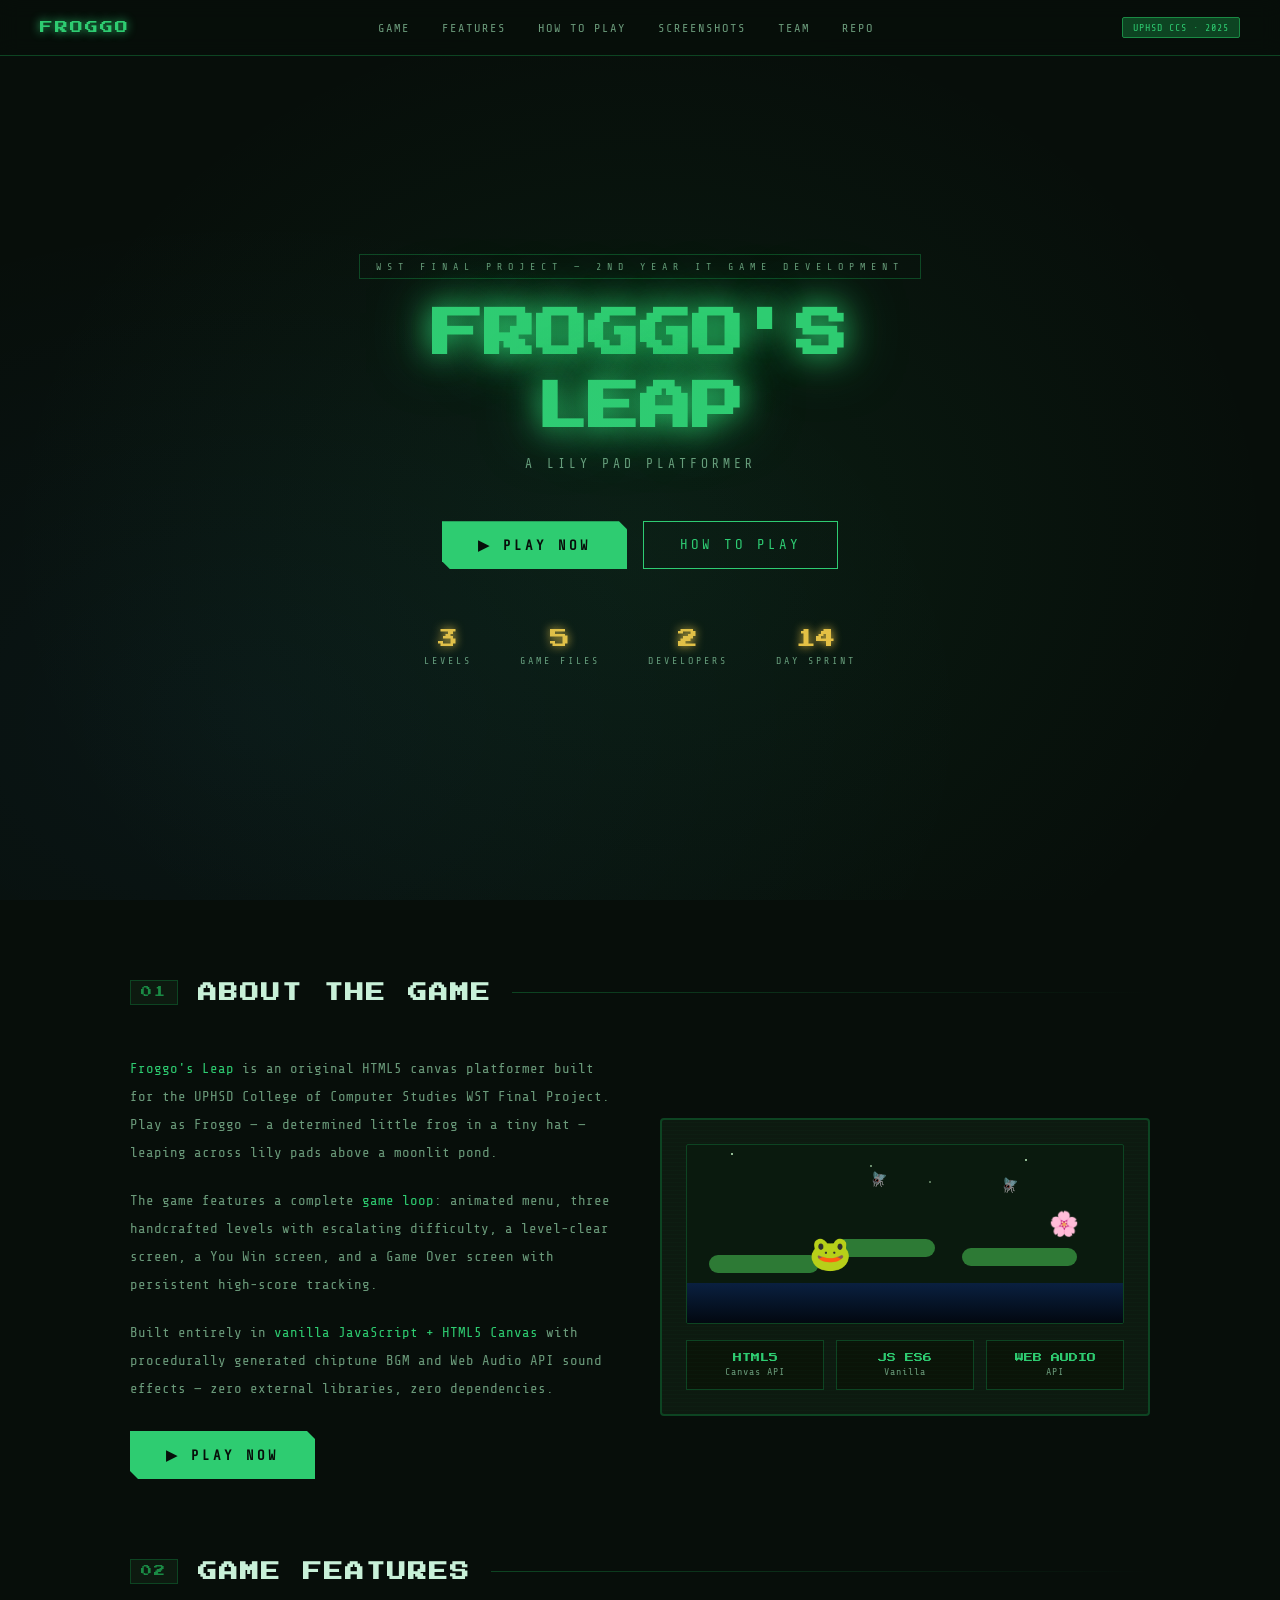
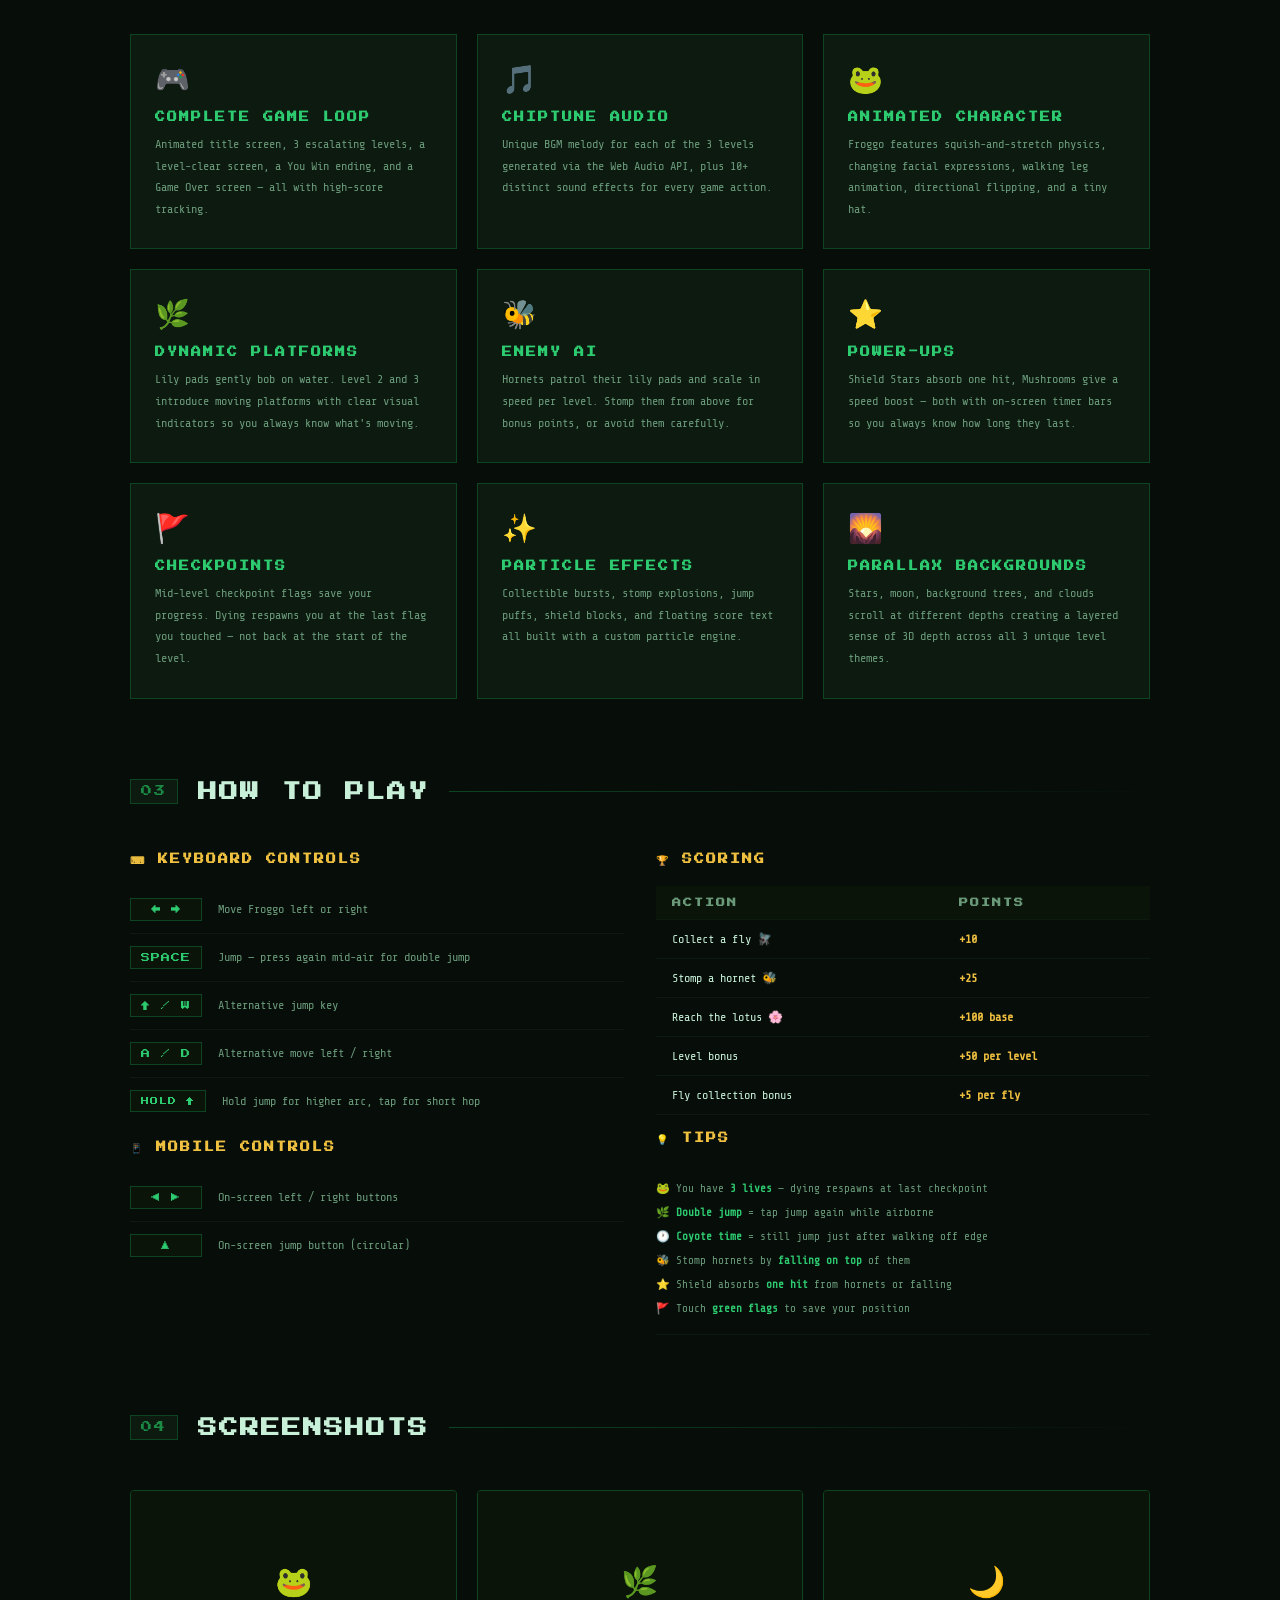
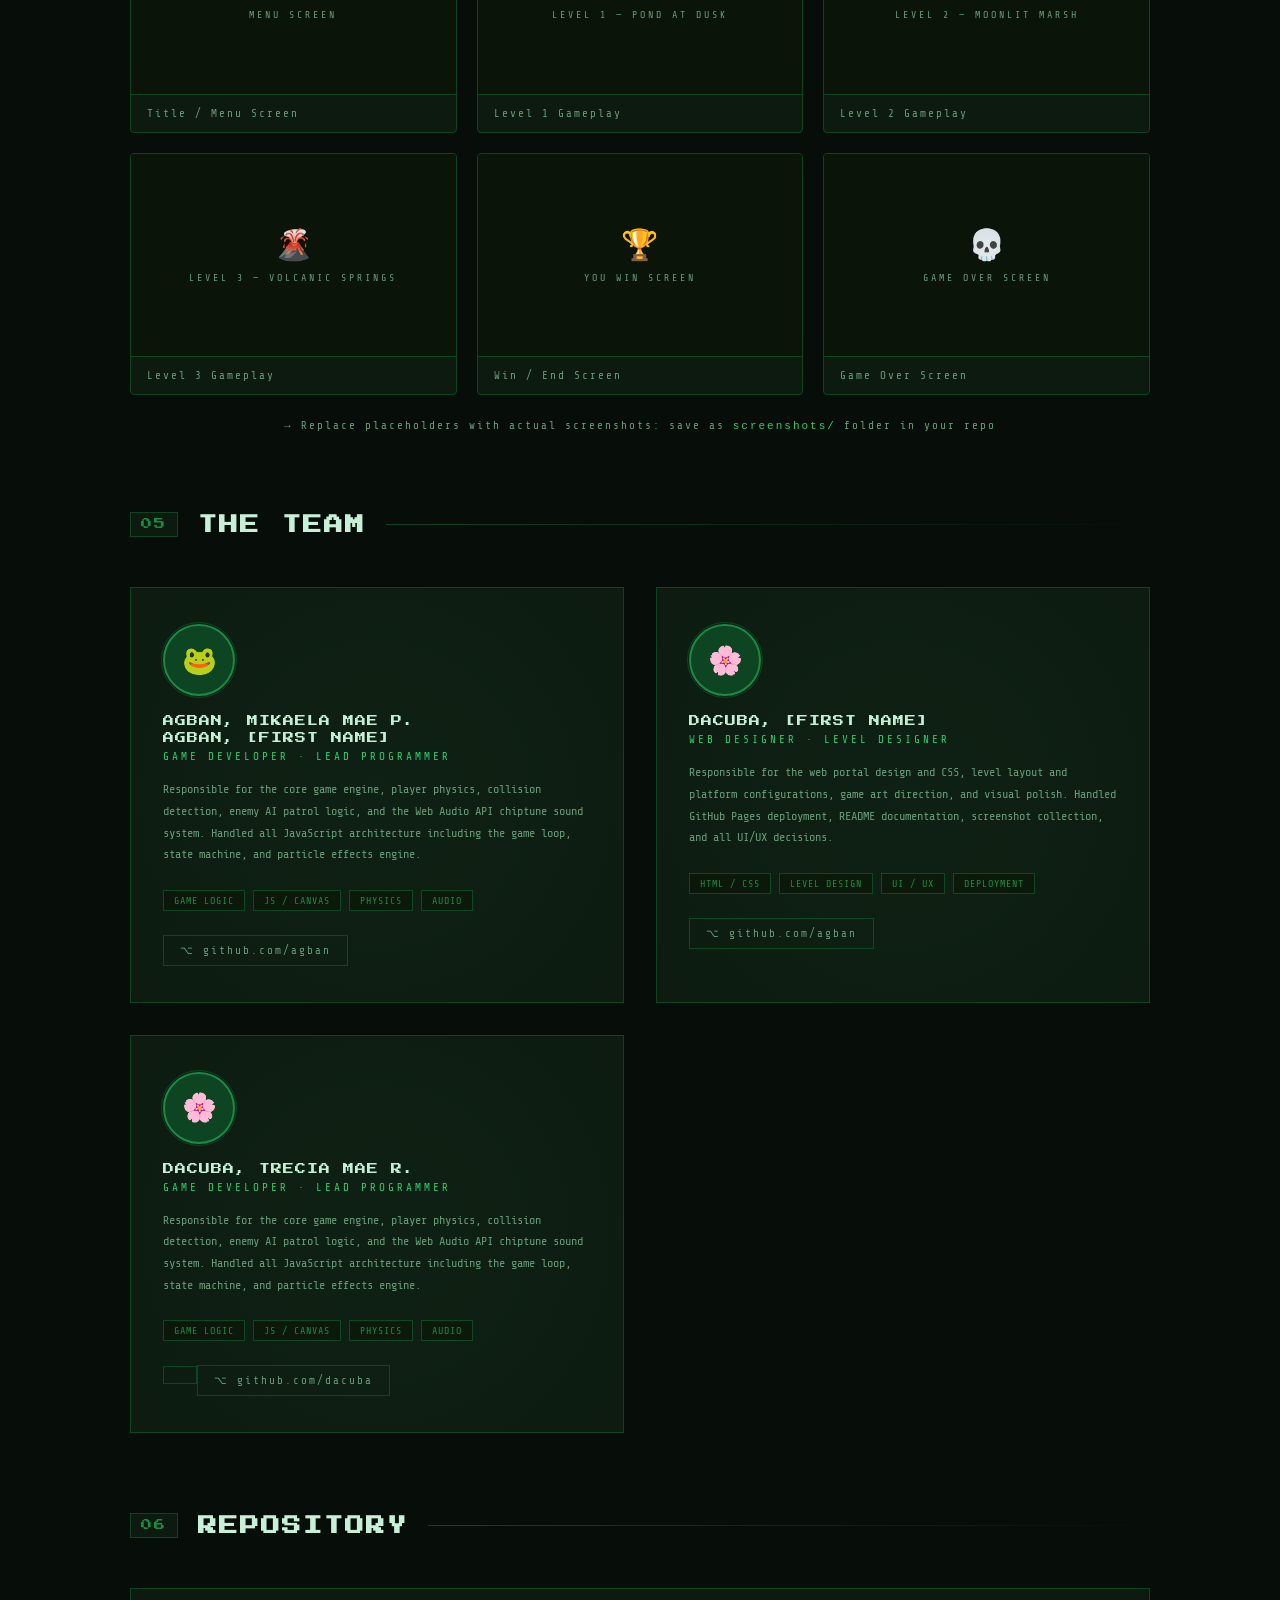
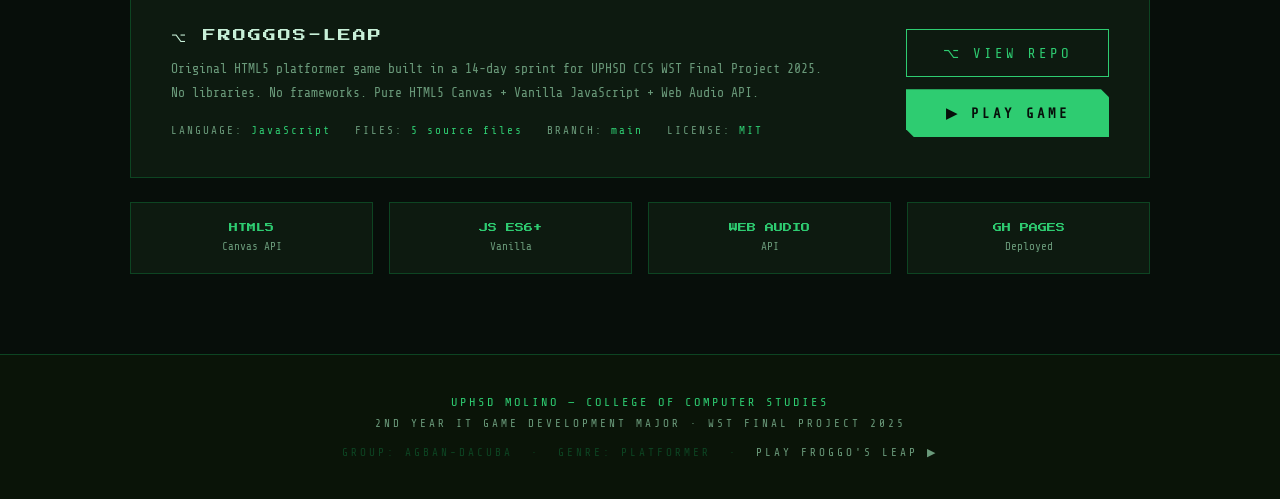
==== commit fc1dea68: "fixed roles in Team section by MikaAgban29" ====
--- a/index.html
+++ b/index.html
@@ -335,6 +335,29 @@
       <div class="team-card reveal">
         <div class="member-avatar">🐸</div>
         <div class="member-name">AGBAN, MIKAELA MAE P.</div>
+        <div class="member-name">AGBAN, [FIRST NAME]</div>
+        <div class="member-role">Game Developer · Lead Programmer</div>
+        <div class="member-desc">
+          Responsible for the core game engine, player physics, collision
+          detection, enemy AI patrol logic, and the Web Audio API chiptune
+          sound system. Handled all JavaScript architecture including the
+          game loop, state machine, and particle effects engine.
+        </div>
+        <div class="member-tags">
+          <span class="member-tag">GAME LOGIC</span>
+          <span class="member-tag">JS / CANVAS</span>
+          <span class="member-tag">PHYSICS</span>
+          <span class="member-tag">AUDIO</span>
+        </div>
+        <a href="https://github.com/MikaAgban29" class="member-github" target="_blank" rel="noopener">
+          ⌥ github.com/agban
+        </a>
+      </div>
+
+      <!-- ── Member 2: Dacuba ── -->
+      <div class="team-card reveal">
+        <div class="member-avatar">🌸</div>
+        <div class="member-name">DACUBA, [FIRST NAME]</div>
         <div class="member-role">Web Designer · Level Designer</div>
         <div class="member-desc">
           Responsible for the web portal design and CSS, level layout and
@@ -371,6 +394,7 @@
           <span class="member-tag">AUDIO</span>
         </div>
         <a href="https://github.com/YOUR-GITHUB-USERNAME-HERE" class="member-github" target="_blank" rel="noopener">
+        <a href="https://github.com/Trecia-Dacuba" class="member-github" target="_blank" rel="noopener">
           ⌥ github.com/dacuba
         </a>
       </div>
@@ -405,7 +429,7 @@
         </div>
       </div>
       <div style="display:flex;flex-direction:column;gap:12px;min-width:200px">
-        <a href="https://github.com/YOUR-REPO-URL-HERE" class="btn-secondary" target="_blank" rel="noopener" style="text-align:center">⌥ VIEW REPO</a>
+        <a href="https://github.com/Trecia-Dacuba/Froggo-s-Leap-Platformer-Game.git" class="btn-secondary" target="_blank" rel="noopener" style="text-align:center">⌥ VIEW REPO</a>
         <a href="game/game.html" class="btn-primary" style="text-align:center">▶ PLAY GAME</a>
       </div>
     </div>
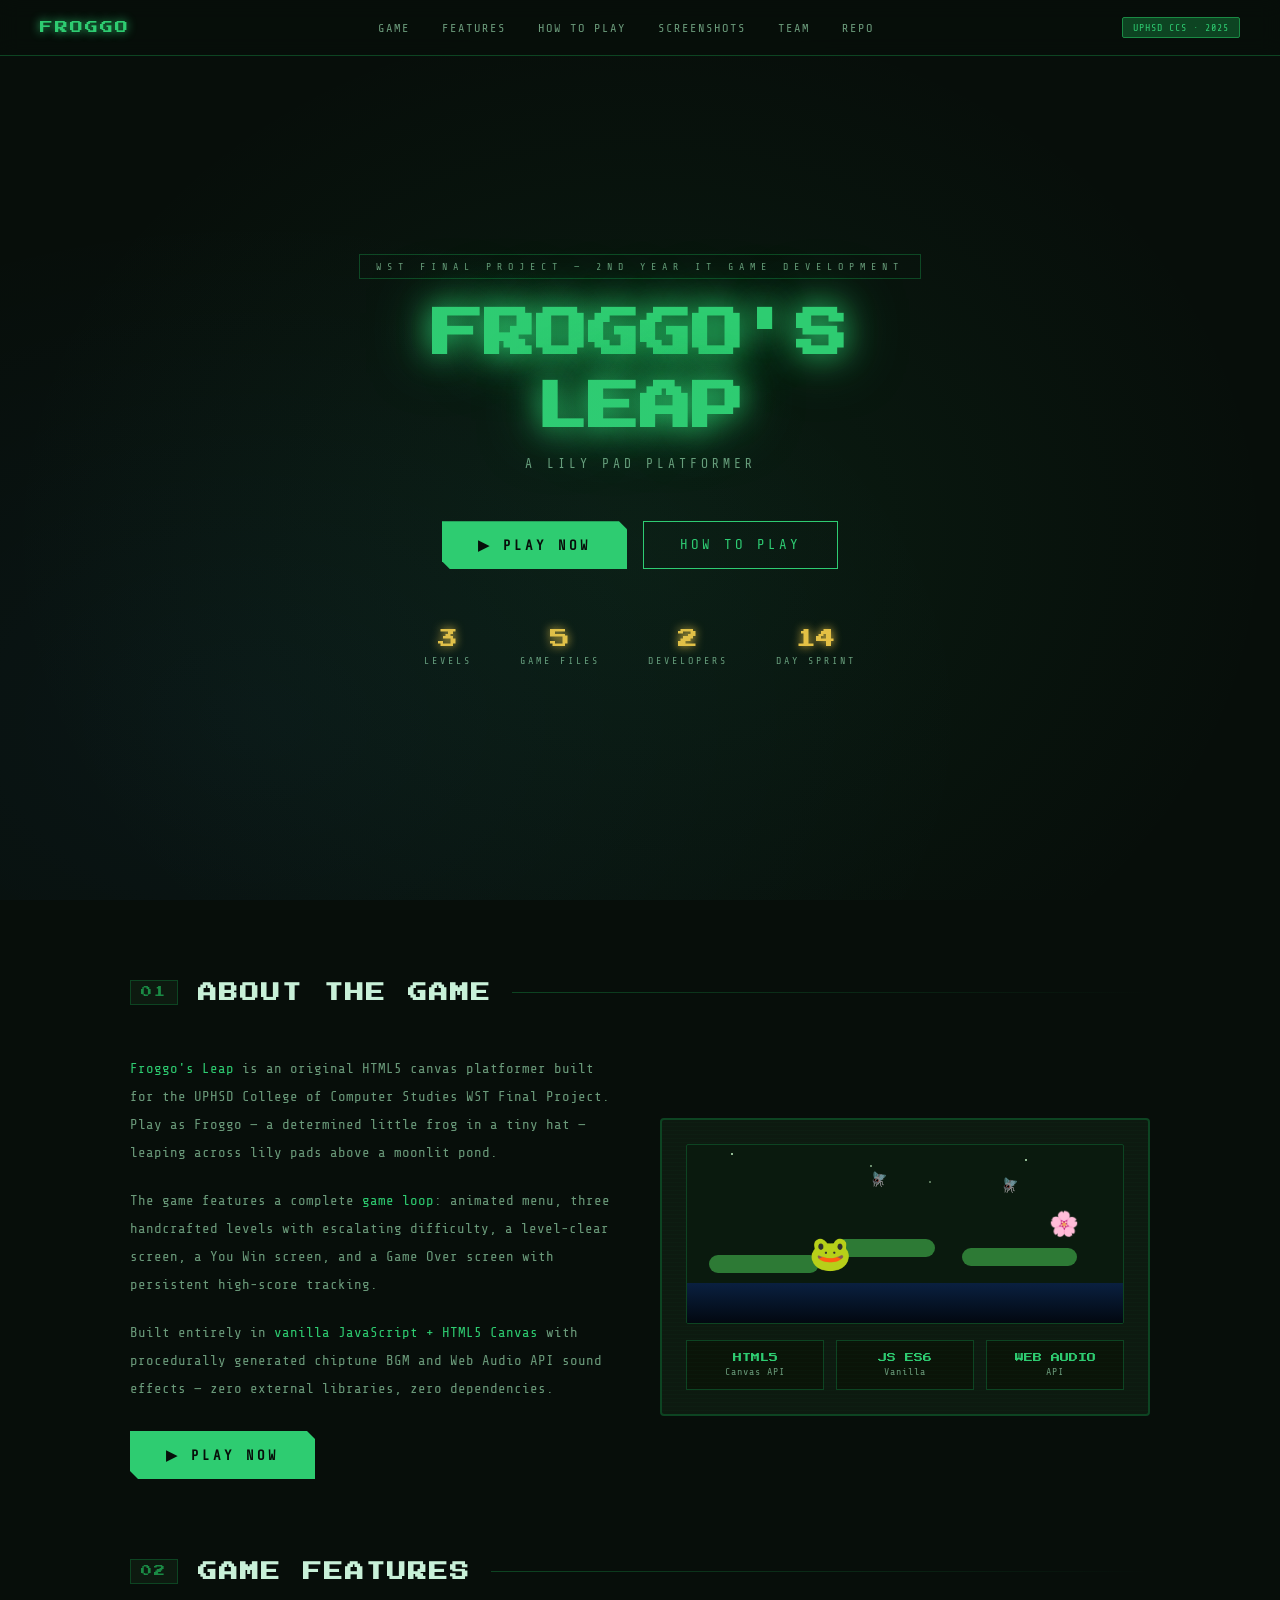
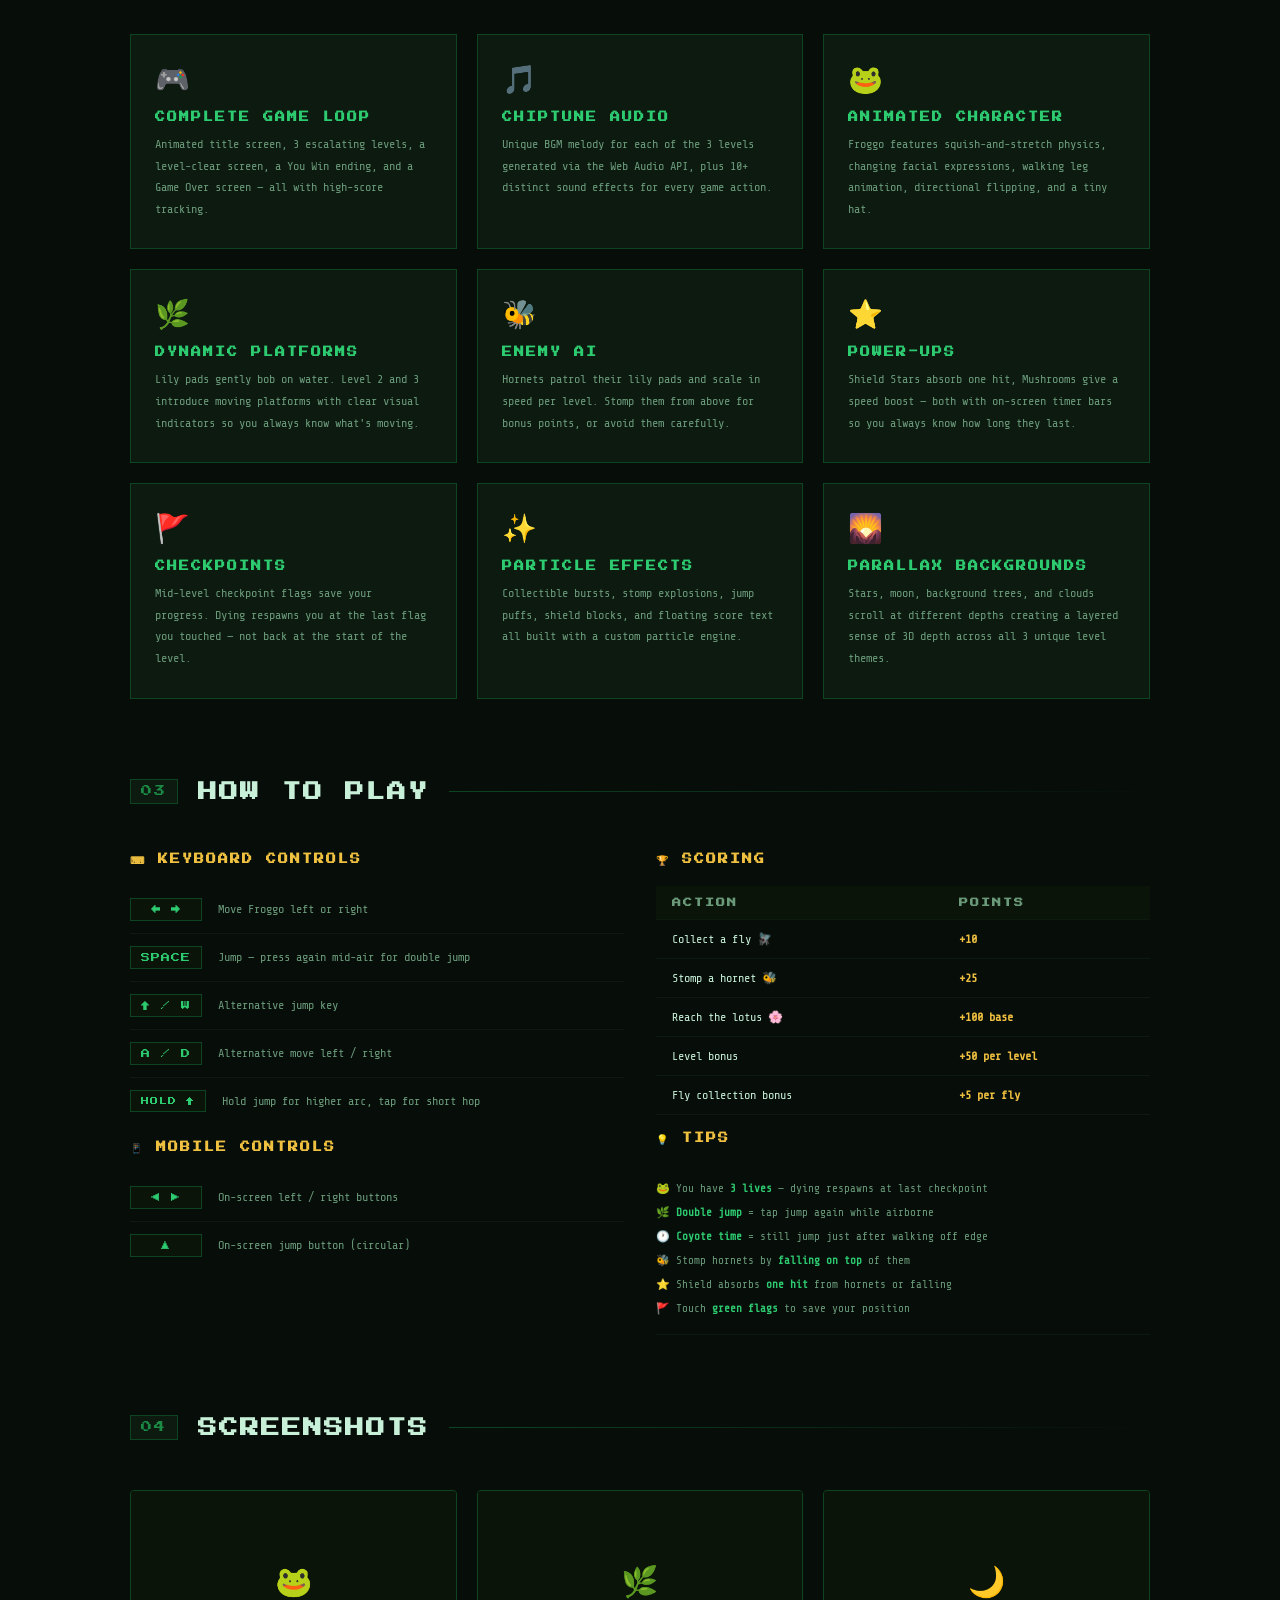
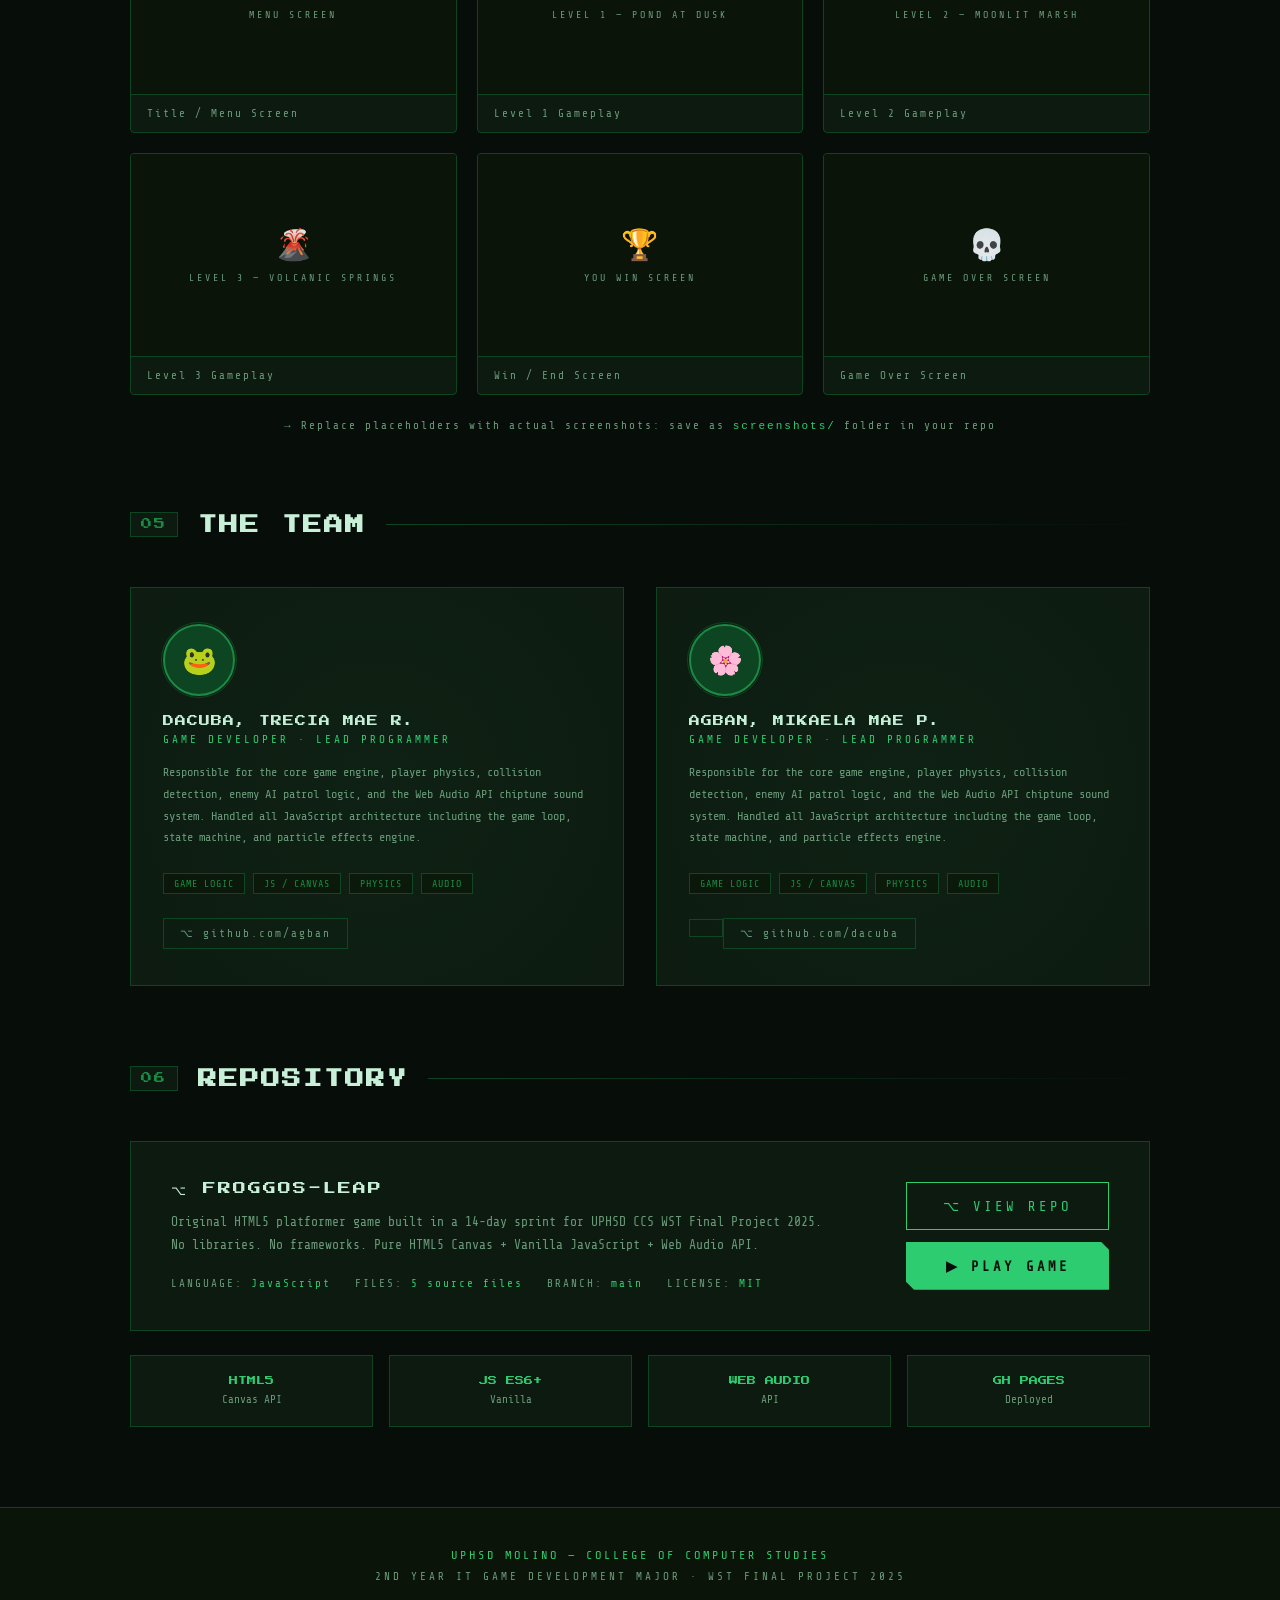
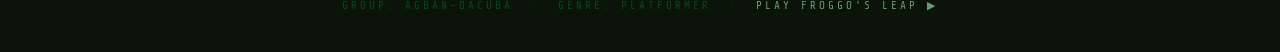
==== commit 64d88f31: "fixed the roles in the Team section by MikaAgban29" ====
--- a/index.html
+++ b/index.html
@@ -330,12 +330,11 @@
     </div>
 
     <div class="team-grid">
-      <!-- ── Member 1: Agban ── -->
+      <!-- ── Member 1: Dacuba ── -->
 
       <div class="team-card reveal">
         <div class="member-avatar">🐸</div>
-        <div class="member-name">AGBAN, MIKAELA MAE P.</div>
-        <div class="member-name">AGBAN, [FIRST NAME]</div>
+        <div class="member-name">DACUBA, TRECIA MAE R.</div>
         <div class="member-role">Game Developer · Lead Programmer</div>
         <div class="member-desc">
           Responsible for the core game engine, player physics, collision
@@ -354,32 +353,10 @@
         </a>
       </div>
 
-      <!-- ── Member 2: Dacuba ── -->
+      <!-- ── Member 2: Agban ── -->
       <div class="team-card reveal">
         <div class="member-avatar">🌸</div>
-        <div class="member-name">DACUBA, [FIRST NAME]</div>
-        <div class="member-role">Web Designer · Level Designer</div>
-        <div class="member-desc">
-          Responsible for the web portal design and CSS, level layout and
-          platform configurations, game art direction, and visual polish.
-          Handled GitHub Pages deployment, README documentation,
-          screenshot collection, and all UI/UX decisions.
-        </div>
-        <div class="member-tags">
-          <span class="member-tag">HTML / CSS</span>
-          <span class="member-tag">LEVEL DESIGN</span>
-          <span class="member-tag">UI / UX</span>
-          <span class="member-tag">DEPLOYMENT</span>
-        </div>
-        <a href="https://github.com/YOUR-GITHUB-USERNAME-HERE" class="member-github" target="_blank" rel="noopener">
-          ⌥ github.com/agban
-        </a>
-      </div>
-
-      <!-- ── Member 2: Dacuba ── -->
-      <div class="team-card reveal">
-        <div class="member-avatar">🌸</div>
-        <div class="member-name">DACUBA, TRECIA MAE R.</div>
+        <div class="member-name">AGBAN, MIKAELA MAE P.</div>
         <div class="member-role">Game Developer · Lead Programmer</div>
         <div class="member-desc">
           Responsible for the core game engine, player physics, collision
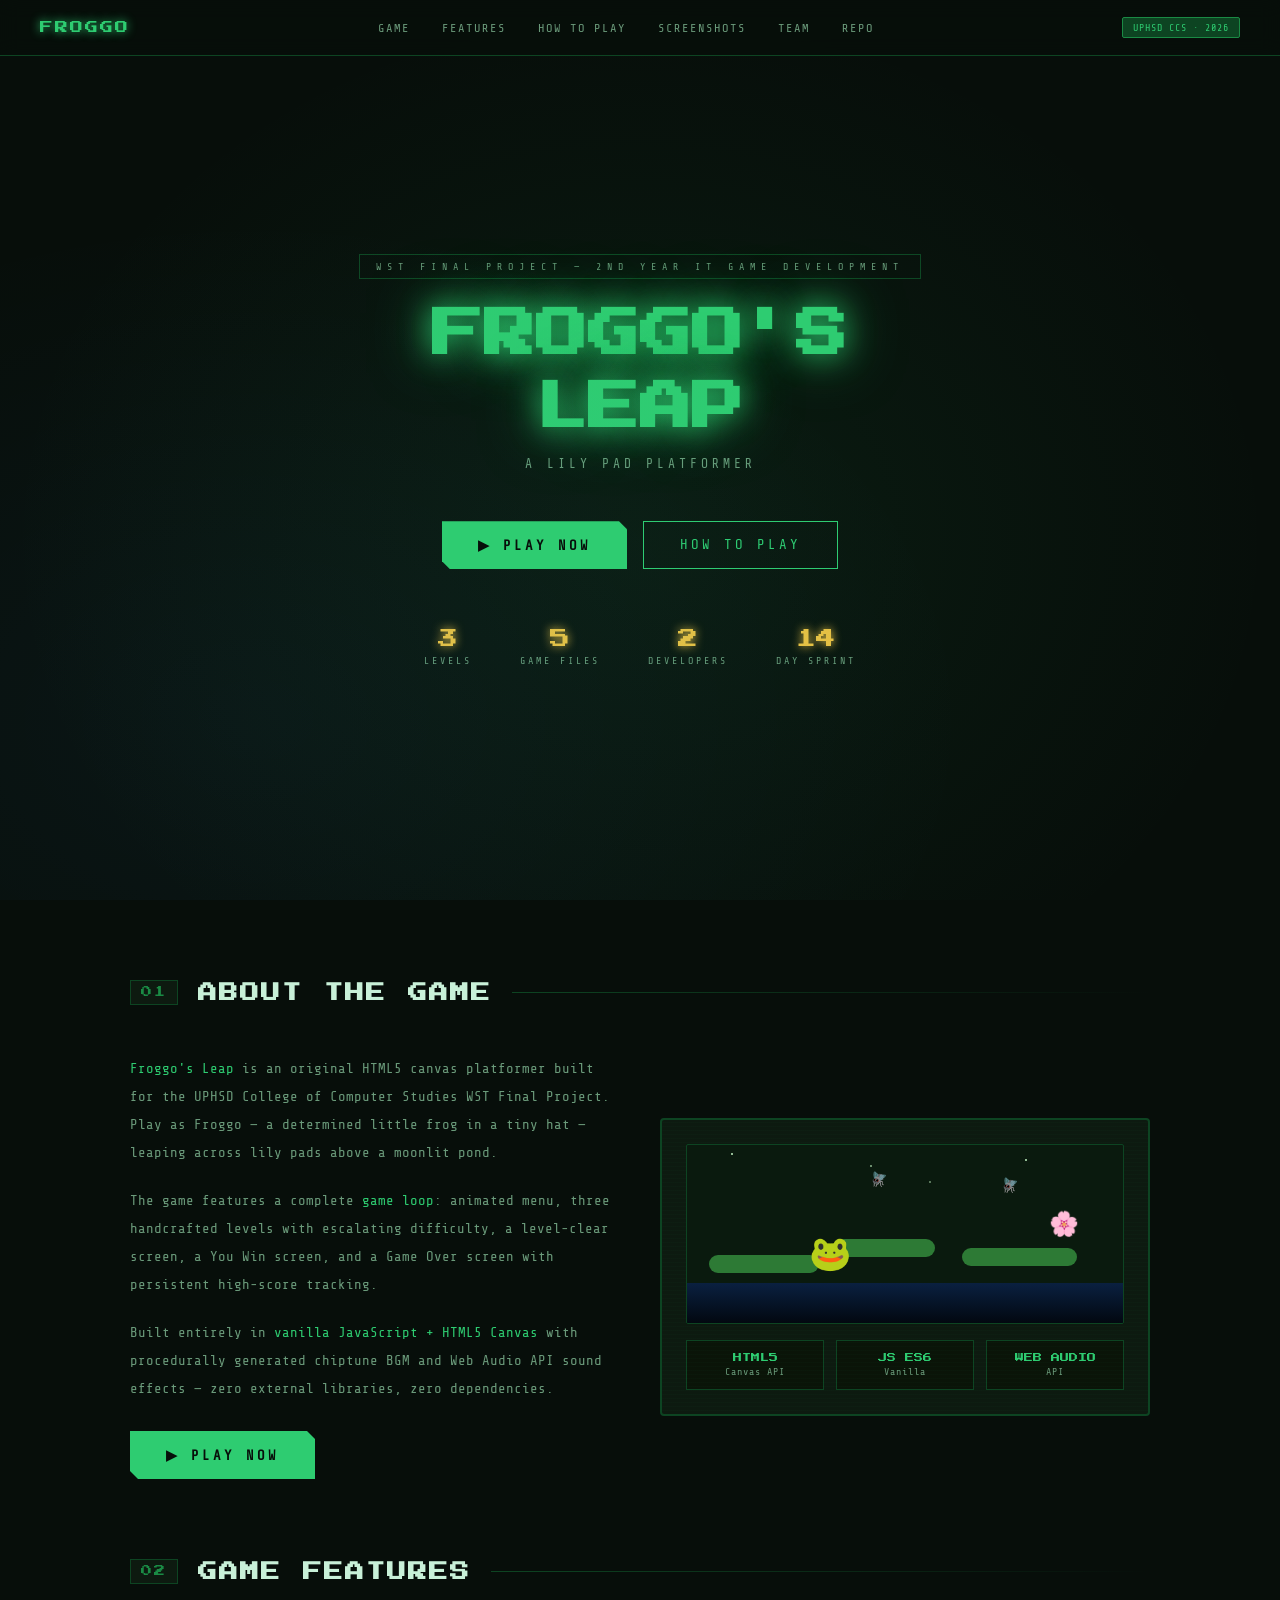
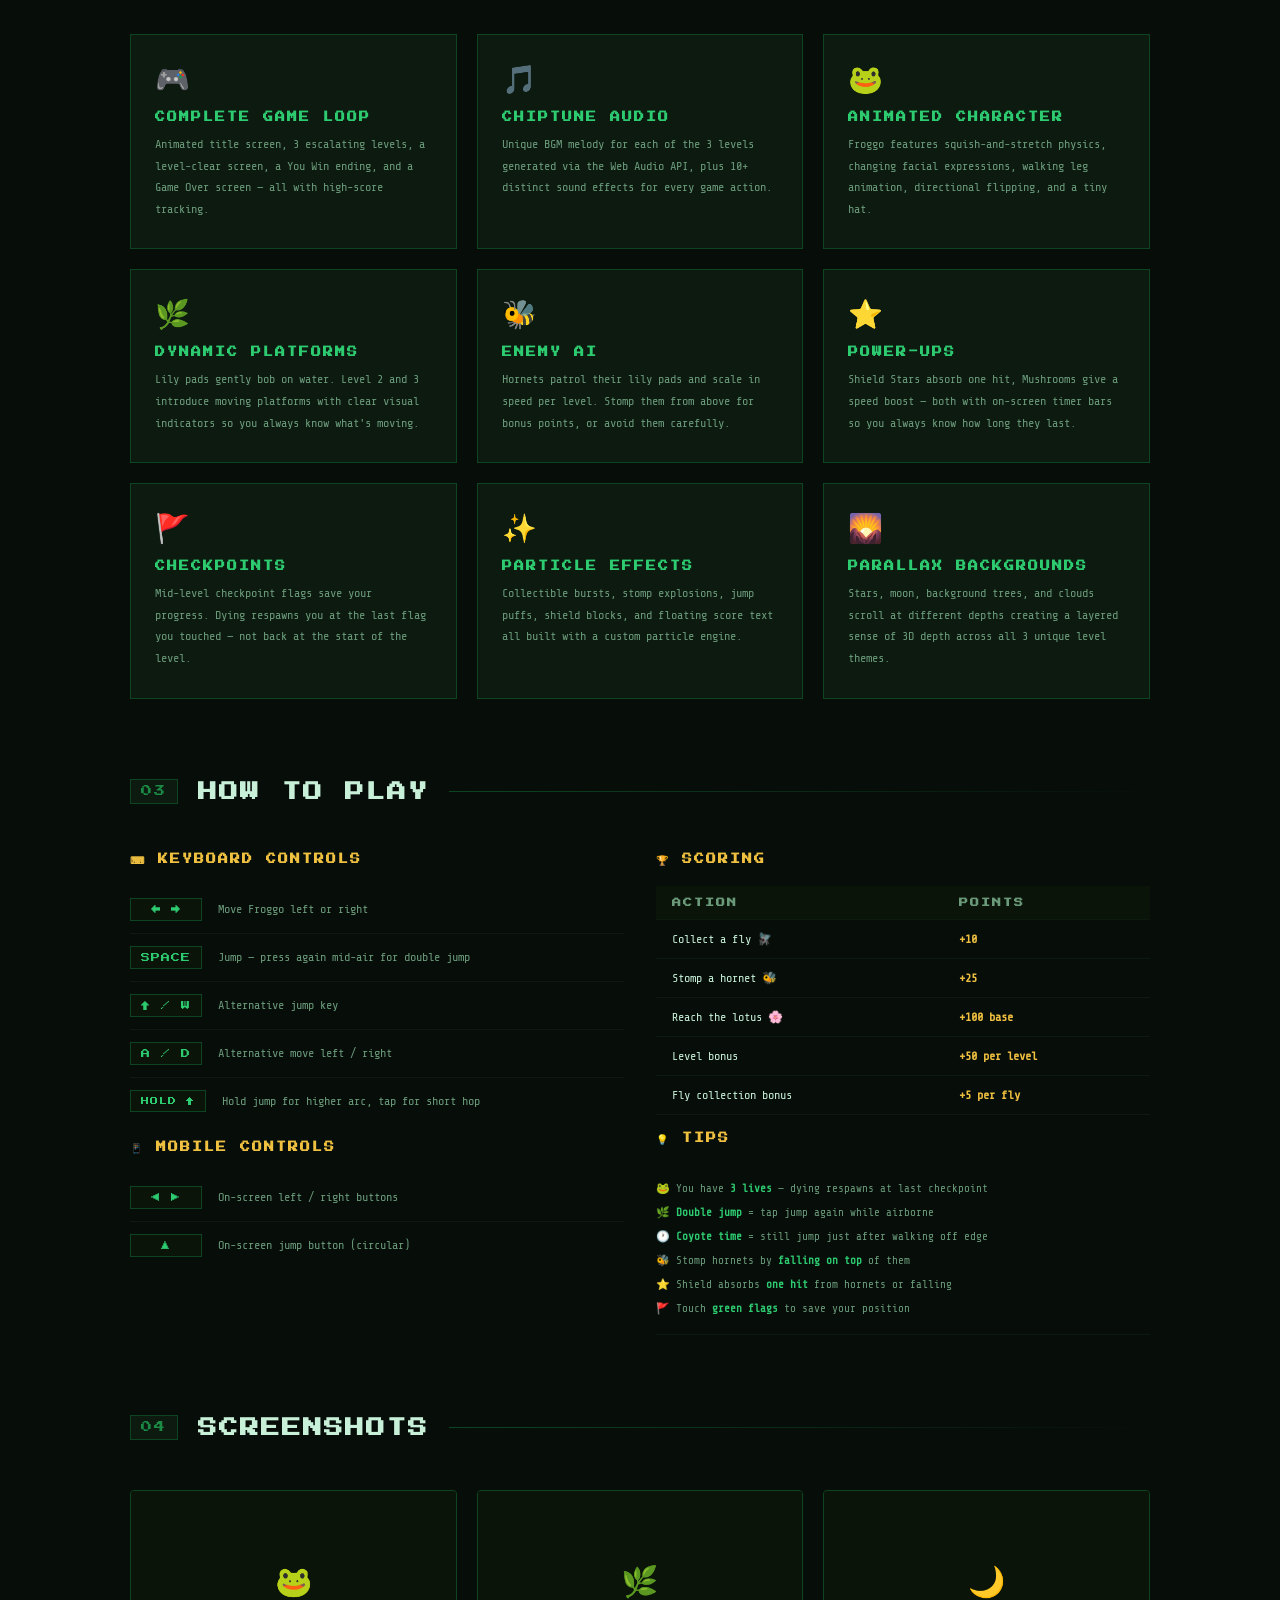
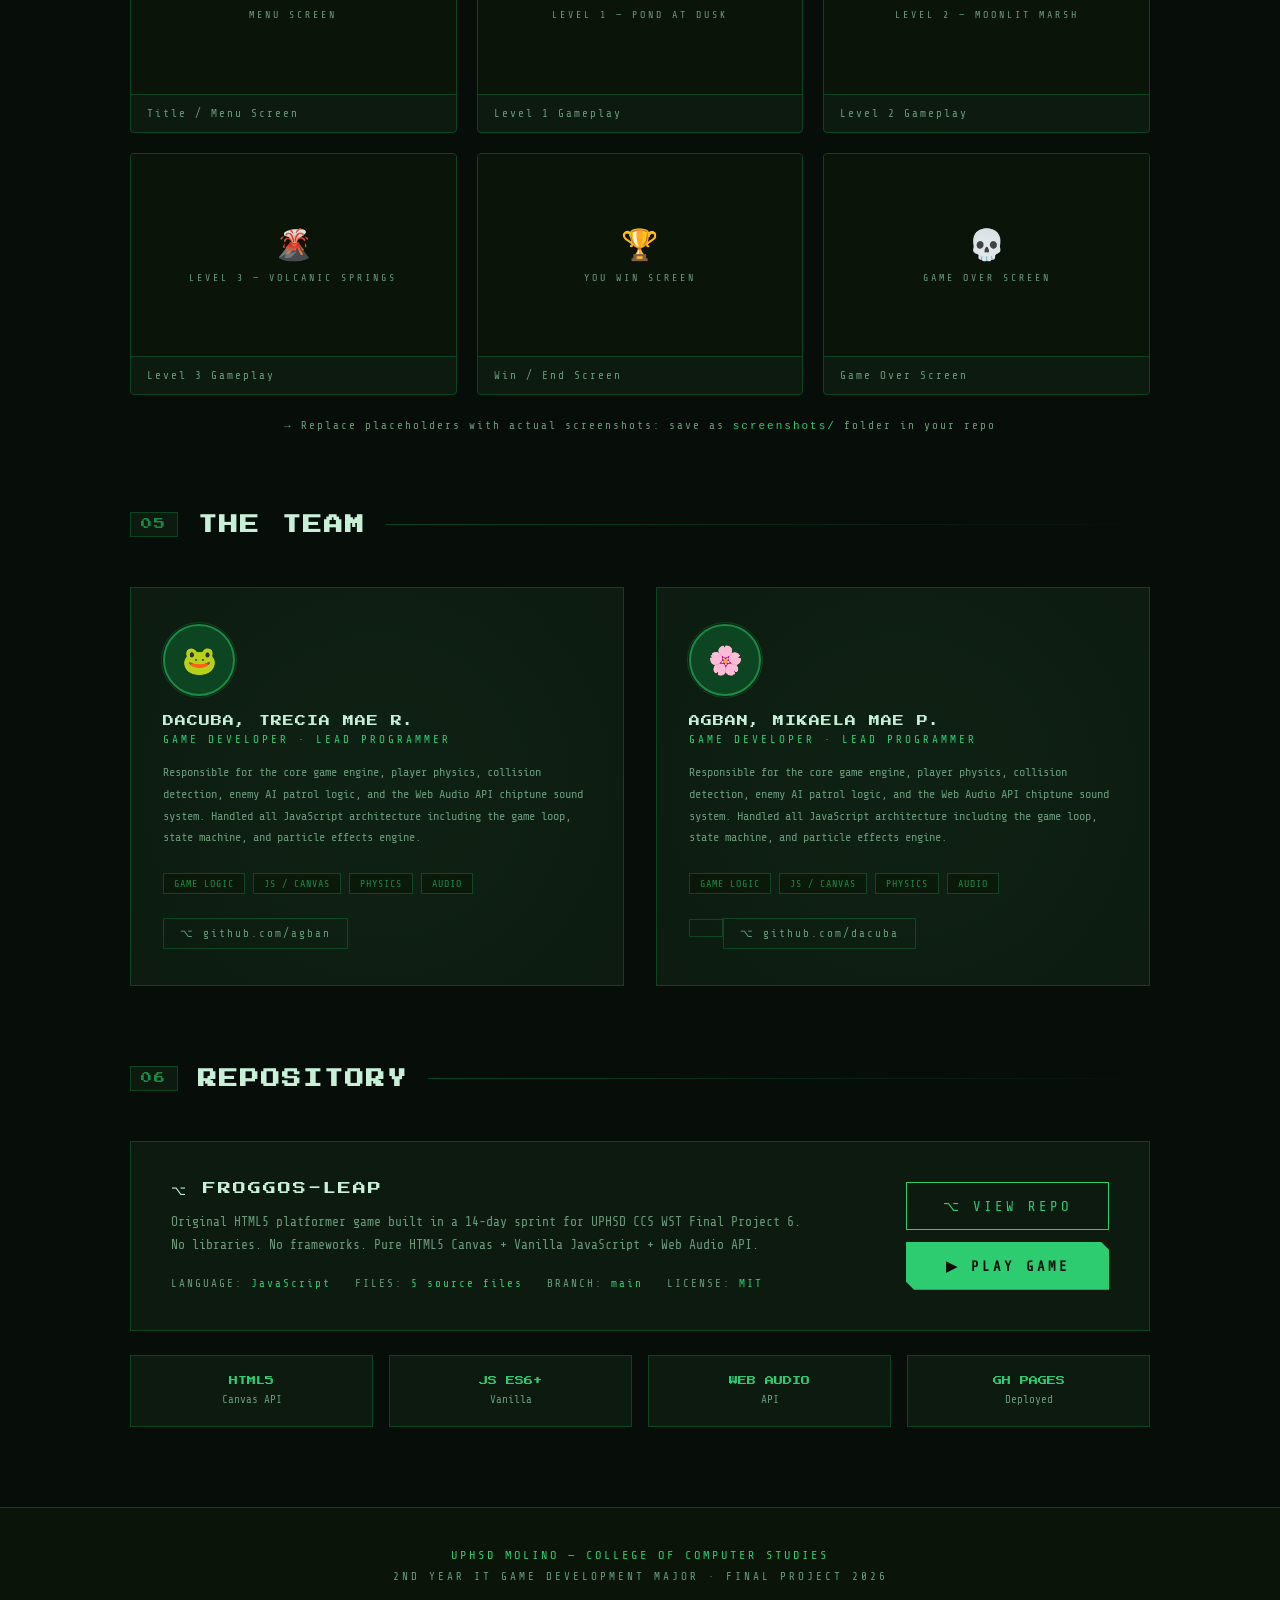
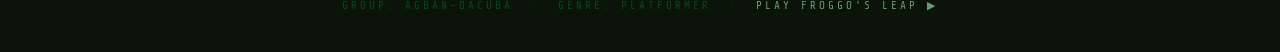
==== commit 4ff788b9: "fixed  the howw to play link in the webpage by Trecia-Dacuba" ====
--- a/index.html
+++ b/index.html
@@ -22,7 +22,7 @@
     <a href="#team">TEAM</a>
     <a href="#repo">REPO</a>
   </div>
-  <div class="nav-badge">UPHSD CCS · 2025</div>
+  <div class="nav-badge">UPHSD CCS · 2026</div>
 </nav>
 
 
@@ -36,7 +36,7 @@
   <p class="hero-sub">A LILY PAD PLATFORMER</p>
   <div class="hero-btns">
     <a href="game/game.html" class="btn-primary">▶ PLAY NOW</a>
-    <a href="#howtoplay"    class="btn-secondary">HOW TO PLAY</a>
+    <a href="#howtoplay" class="btn-secondary">HOW TO PLAY</a>
   </div>
   <div class="hero-stats">
     <div class="hero-stat"><div class="val">3</div><div class="lbl">LEVELS</div></div>
@@ -395,7 +395,7 @@
       <div>
         <div class="repo-title">⌥ FROGGOS-LEAP</div>
         <div class="repo-desc">
-          Original HTML5 platformer game built in a 14-day sprint for UPHSD CCS WST Final Project 2025.<br>
+          Original HTML5 platformer game built in a 14-day sprint for UPHSD CCS WST Final Project 6.<br>
           No libraries. No frameworks. Pure HTML5 Canvas + Vanilla JavaScript + Web Audio API.
         </div>
         <div class="repo-meta">
@@ -426,7 +426,7 @@
      ══════════════════════════════════════ -->
 <footer>
   <div class="school">UPHSD MOLINO — COLLEGE OF COMPUTER STUDIES</div>
-  <div>2ND YEAR IT GAME DEVELOPMENT MAJOR · WST FINAL PROJECT 2025</div>
+  <div>2ND YEAR IT GAME DEVELOPMENT MAJOR · FINAL PROJECT 2026</div>
   <div style="margin-top:16px;color:var(--green-dim)">
     GROUP: AGBAN-DACUBA &nbsp;·&nbsp; GENRE: PLATFORMER &nbsp;·&nbsp;
     <a href="game/game.html">PLAY FROGGO'S LEAP ▶</a>
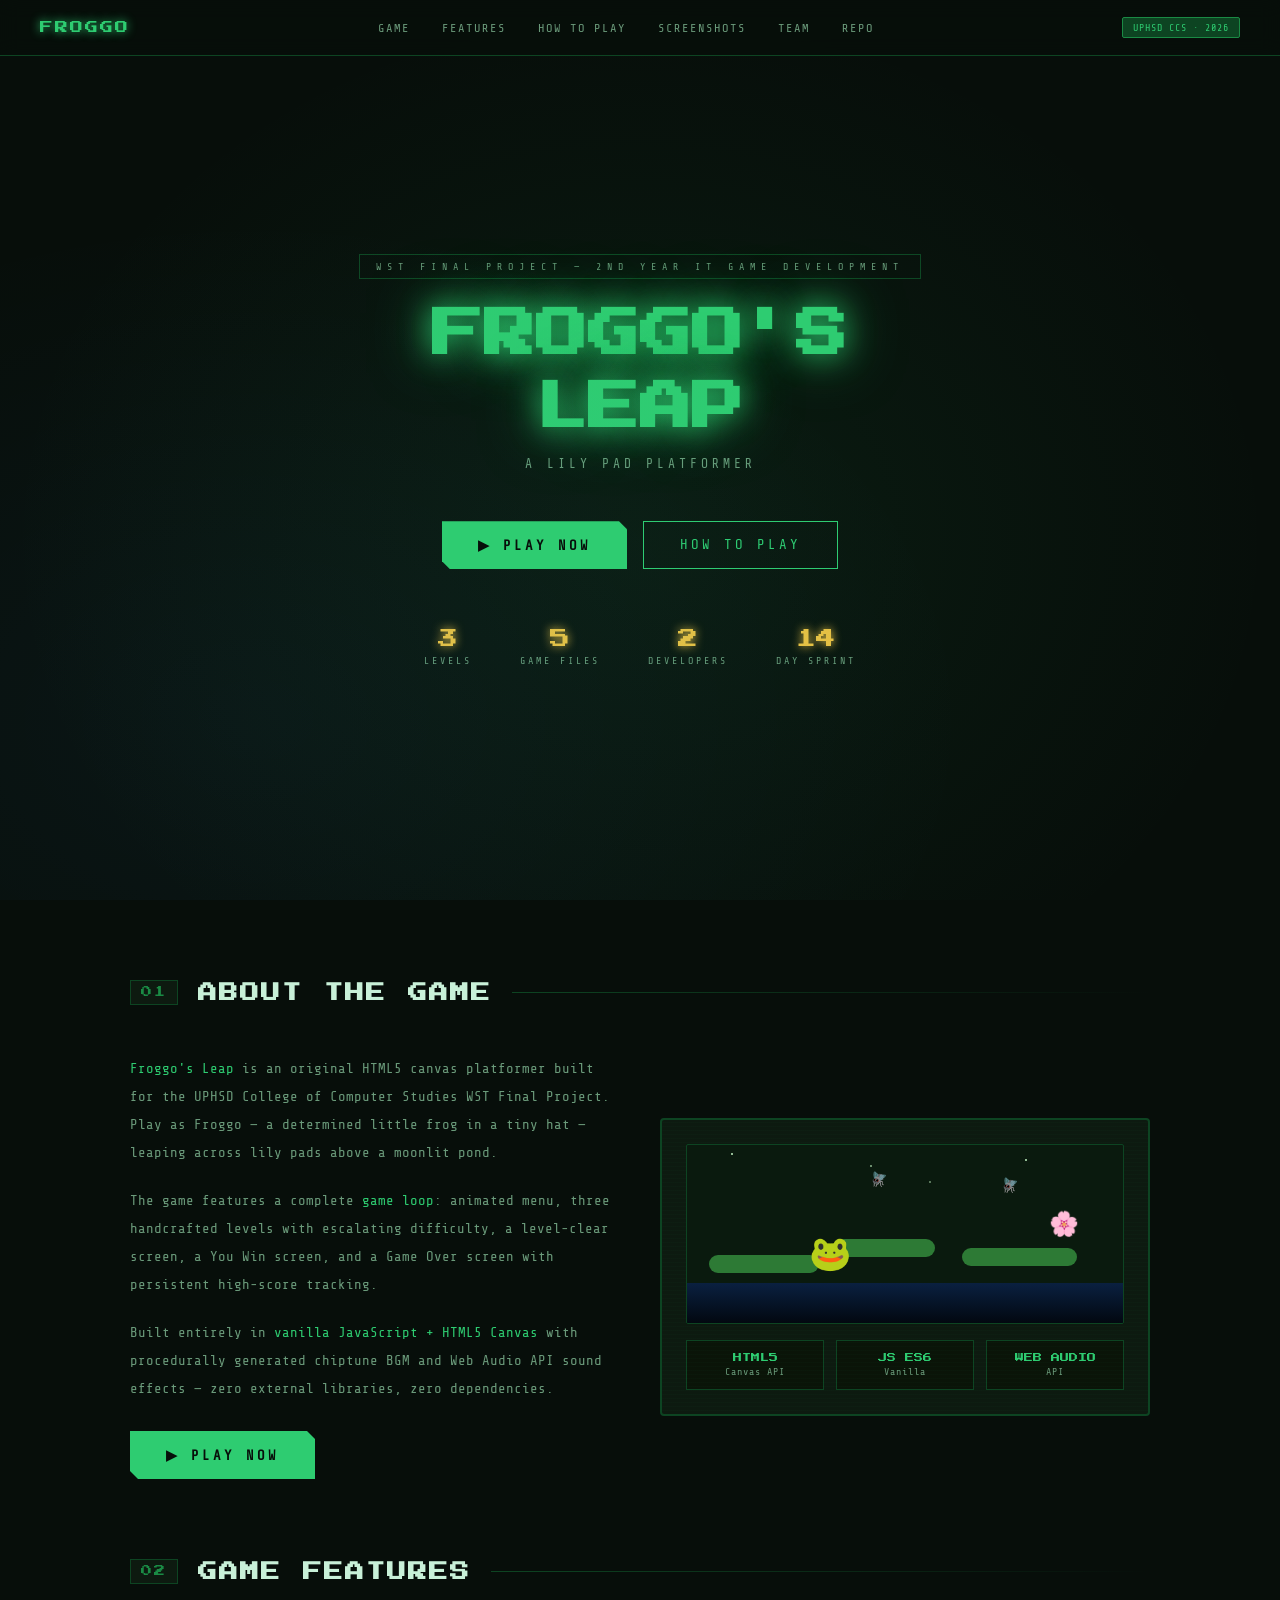
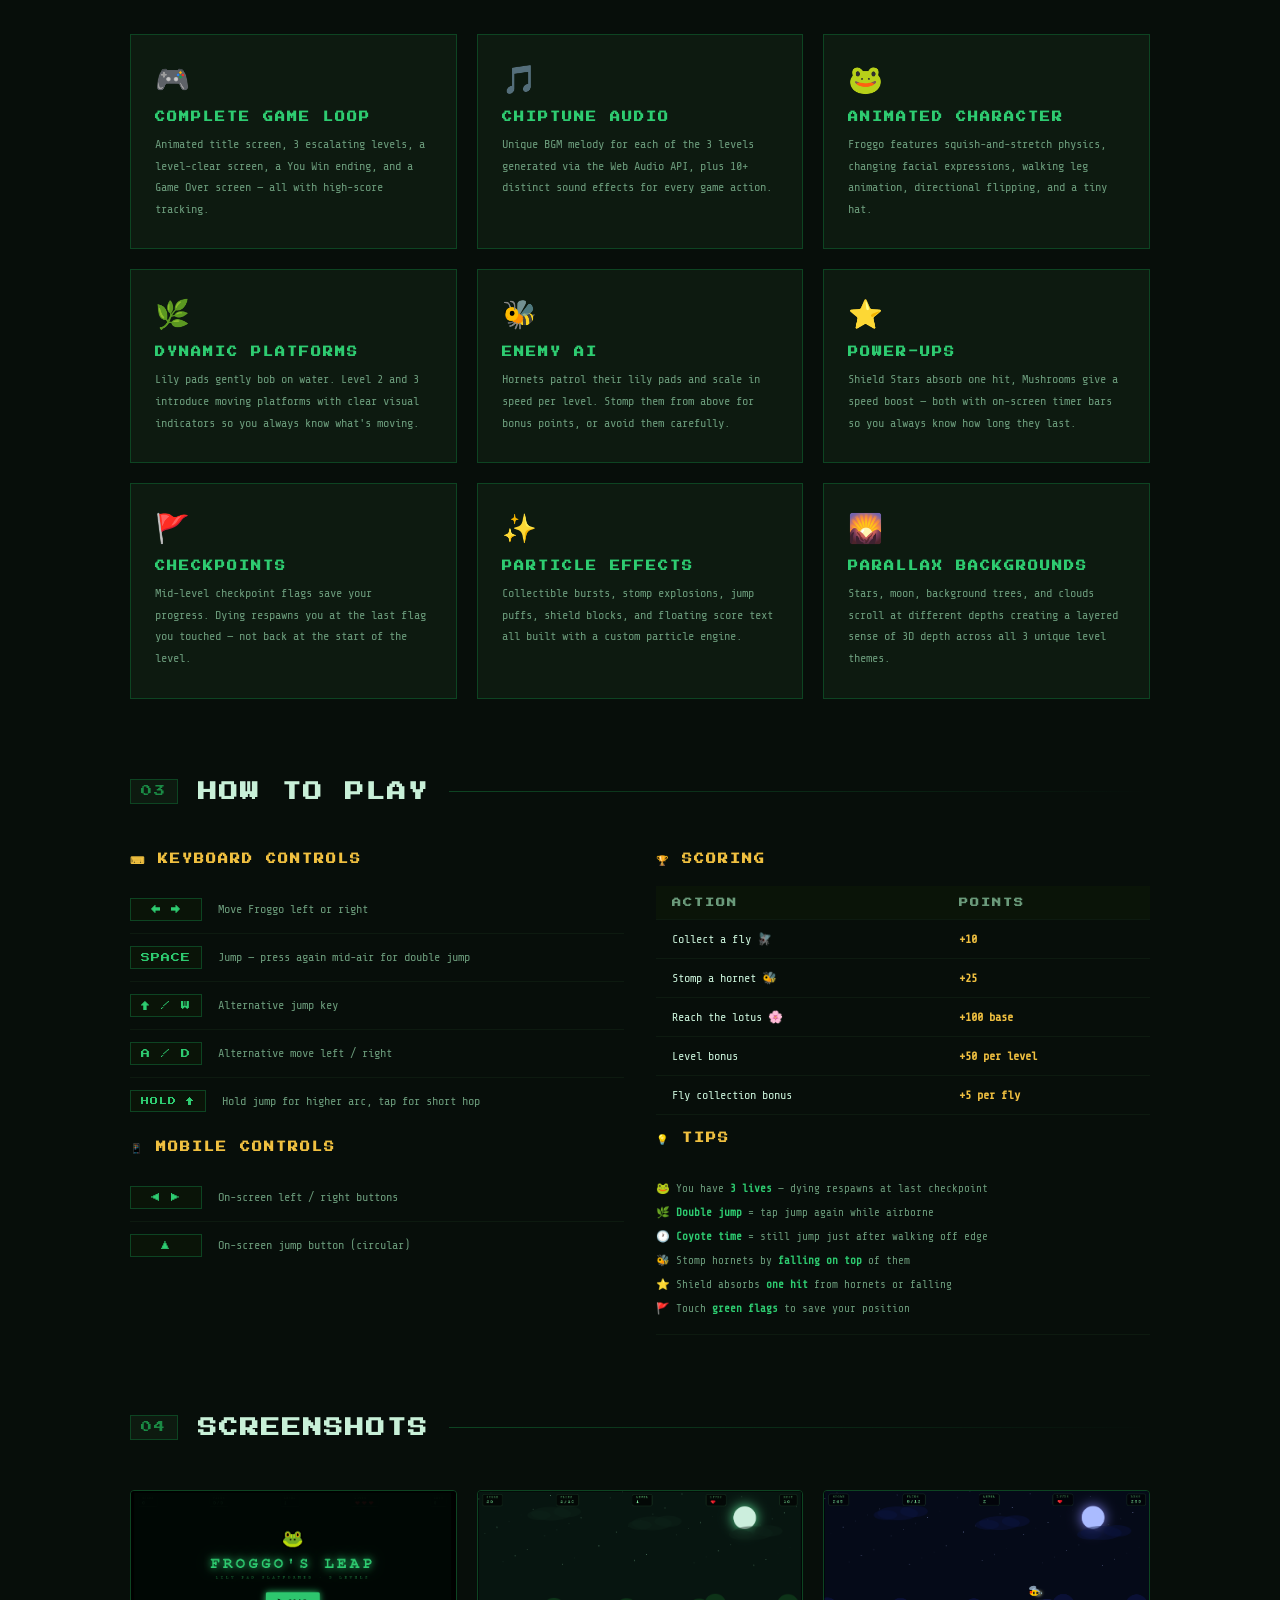
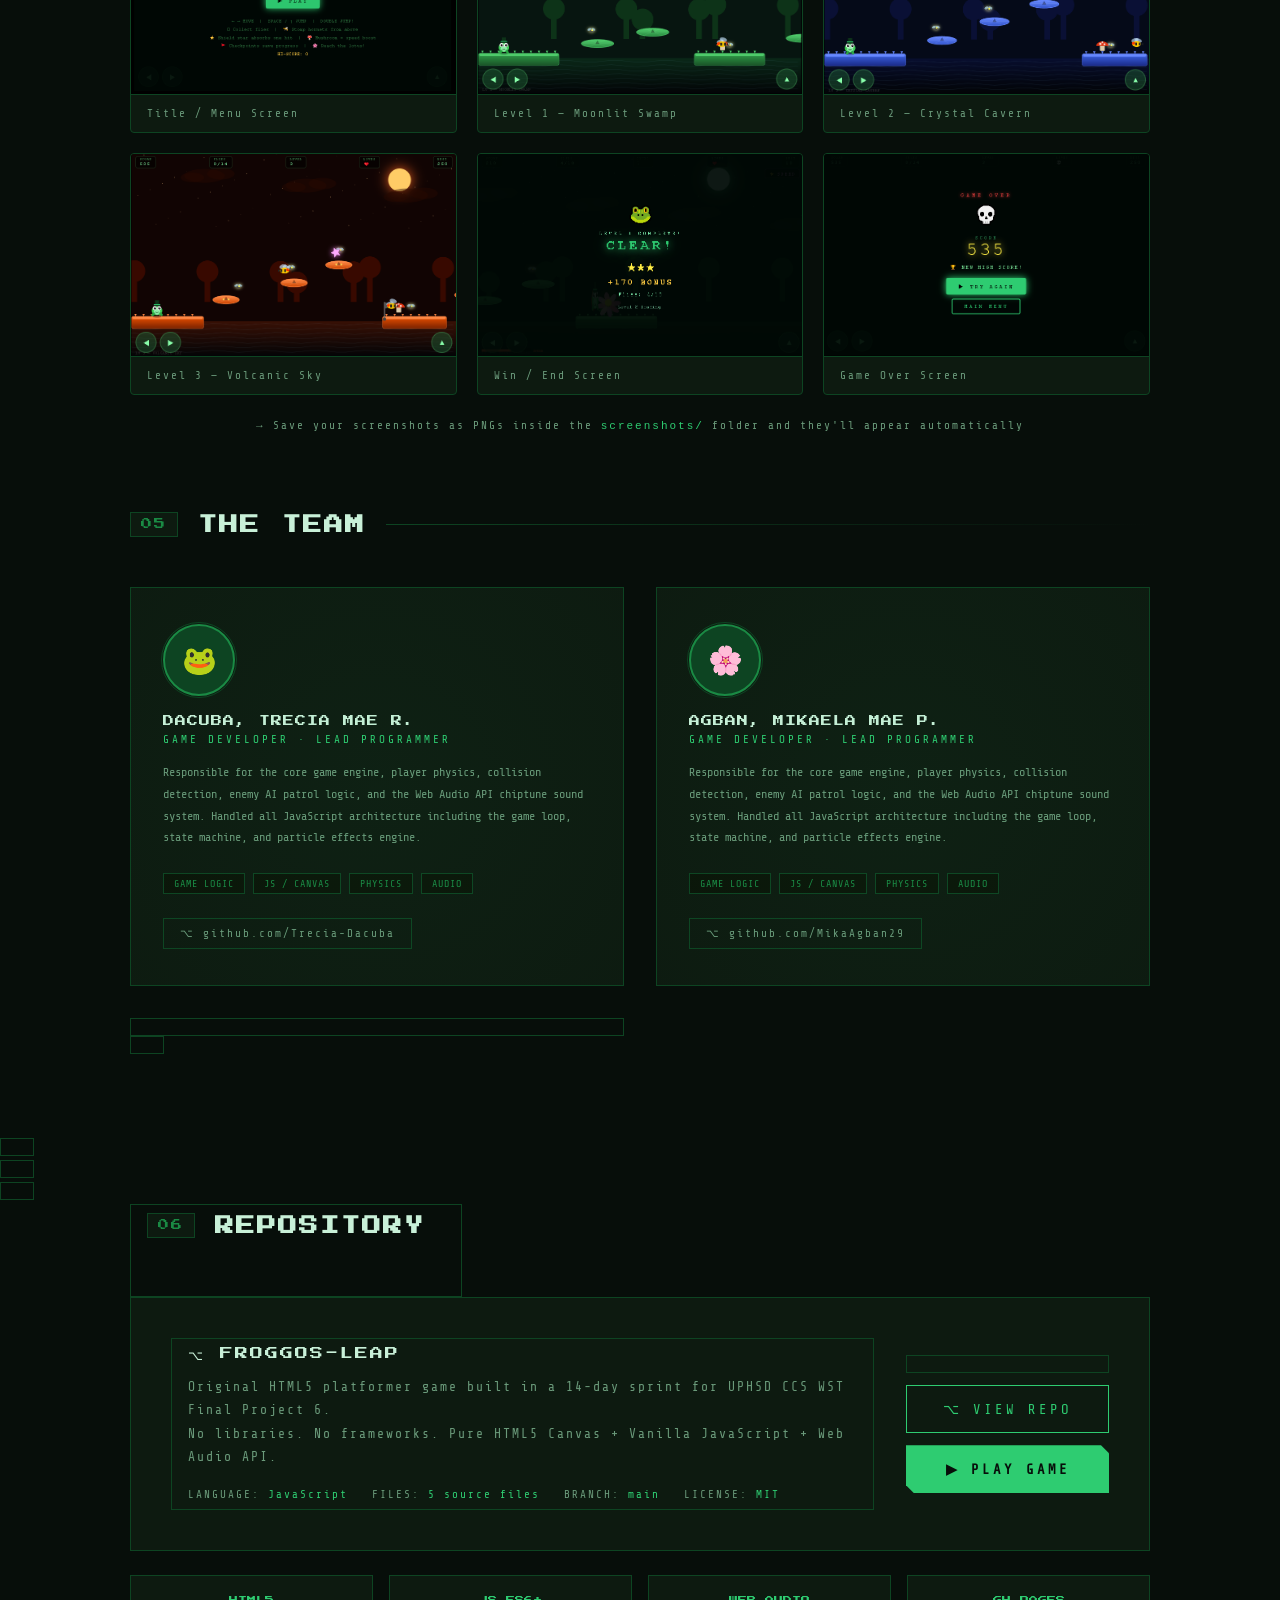
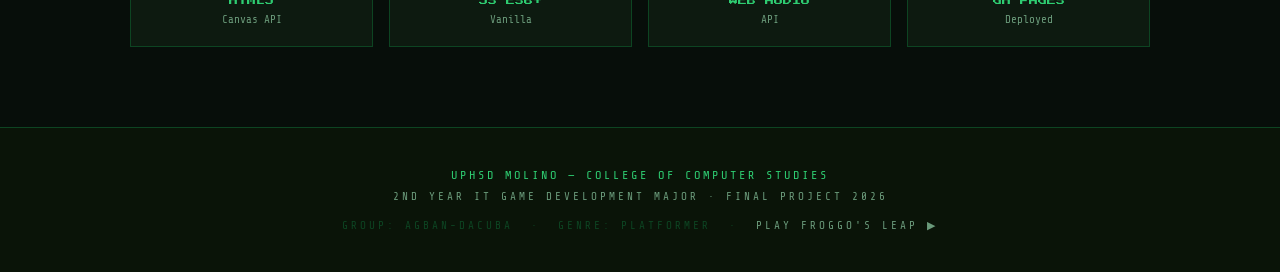
==== commit 16403cbe: "added screenshots by Trecia-Dacuba" ====
--- a/index.html
+++ b/index.html
@@ -266,53 +266,34 @@
     </div>
 
     <div class="screenshots-grid">
-      <!-- Replace placeholder divs with <img src="screenshots/menu.png"> etc after taking actual screenshots -->
-      <div class="screenshot-card reveal">
-        <div class="screenshot-placeholder">
-          🐸
-          <span>MENU SCREEN</span>
-        </div>
+      <div class="screenshot-card reveal">
+        <img src="screenshots/menu.png" alt="Menu Screen">
         <div class="screenshot-label">Title / Menu Screen</div>
       </div>
       <div class="screenshot-card reveal">
-        <div class="screenshot-placeholder">
-          🌿
-          <span>LEVEL 1 — POND AT DUSK</span>
-        </div>
-        <div class="screenshot-label">Level 1 Gameplay</div>
-      </div>
-      <div class="screenshot-card reveal">
-        <div class="screenshot-placeholder">
-          🌙
-          <span>LEVEL 2 — MOONLIT MARSH</span>
-        </div>
-        <div class="screenshot-label">Level 2 Gameplay</div>
-      </div>
-      <div class="screenshot-card reveal">
-        <div class="screenshot-placeholder">
-          🌋
-          <span>LEVEL 3 — VOLCANIC SPRINGS</span>
-        </div>
-        <div class="screenshot-label">Level 3 Gameplay</div>
-      </div>
-      <div class="screenshot-card reveal">
-        <div class="screenshot-placeholder">
-          🏆
-          <span>YOU WIN SCREEN</span>
-        </div>
+        <img src="screenshots/level1.png" alt="Level 1 Gameplay">
+        <div class="screenshot-label">Level 1 — Moonlit Swamp</div>
+      </div>
+      <div class="screenshot-card reveal">
+        <img src="screenshots/level2.png" alt="Level 2 Gameplay">
+        <div class="screenshot-label">Level 2 — Crystal Cavern</div>
+      </div>
+      <div class="screenshot-card reveal">
+        <img src="screenshots/level3.png" alt="Level 3 Gameplay">
+        <div class="screenshot-label">Level 3 — Volcanic Sky</div>
+      </div>
+      <div class="screenshot-card reveal">
+        <img src="screenshots/win.png" alt="Win Screen">
         <div class="screenshot-label">Win / End Screen</div>
       </div>
       <div class="screenshot-card reveal">
-        <div class="screenshot-placeholder">
-          💀
-          <span>GAME OVER SCREEN</span>
-        </div>
+        <img src="screenshots/gameover.png" alt="Game Over Screen">
         <div class="screenshot-label">Game Over Screen</div>
       </div>
     </div>
 
     <p style="color:var(--text-dim);font-size:11px;text-align:center;margin-top:24px;letter-spacing:2px">
-      → Replace placeholders with actual screenshots: save as <code style="color:var(--green)">screenshots/</code> folder in your repo
+      → Save your screenshots as PNGs inside the <code style="color:var(--green)">screenshots/</code> folder and they'll appear automatically
     </p>
   </div>
 </div>
@@ -348,8 +329,8 @@
           <span class="member-tag">PHYSICS</span>
           <span class="member-tag">AUDIO</span>
         </div>
-        <a href="https://github.com/MikaAgban29" class="member-github" target="_blank" rel="noopener">
-          ⌥ github.com/agban
+        <a href="https://github.com/Trecia-Dacuba" class="member-github" target="_blank" rel="noopener">
+          ⌥ github.com/Trecia-Dacuba
         </a>
       </div>
 
@@ -370,10 +351,8 @@
           <span class="member-tag">PHYSICS</span>
           <span class="member-tag">AUDIO</span>
         </div>
-        <a href="https://github.com/YOUR-GITHUB-USERNAME-HERE" class="member-github" target="_blank" rel="noopener">
-        <a href="https://github.com/Trecia-Dacuba" class="member-github" target="_blank" rel="noopener">
-          ⌥ github.com/dacuba
-        </a>
+        <a href="https://github.com/MikaAgban29" class="member-github" target="_blank" rel="noopener">
+          ⌥ github.com/MikaAgban29
       </div>
     </div>
   </div>
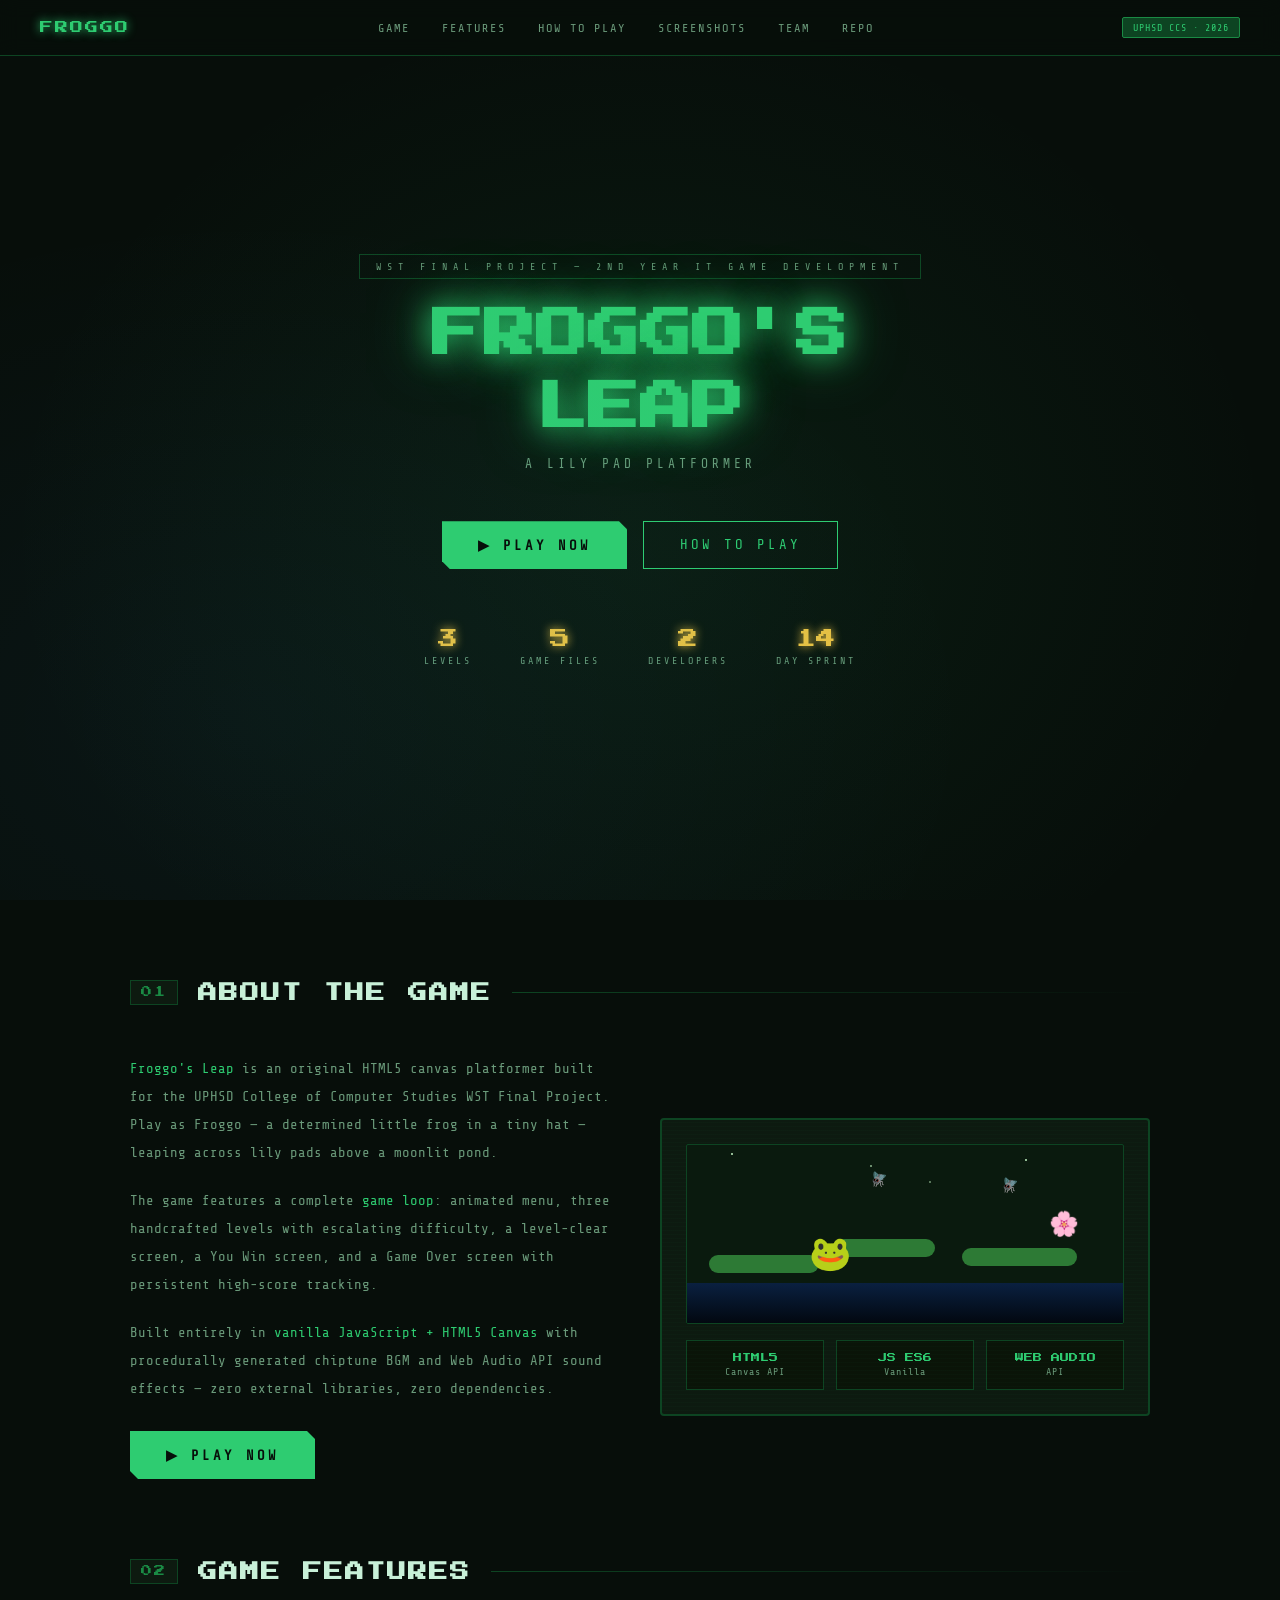
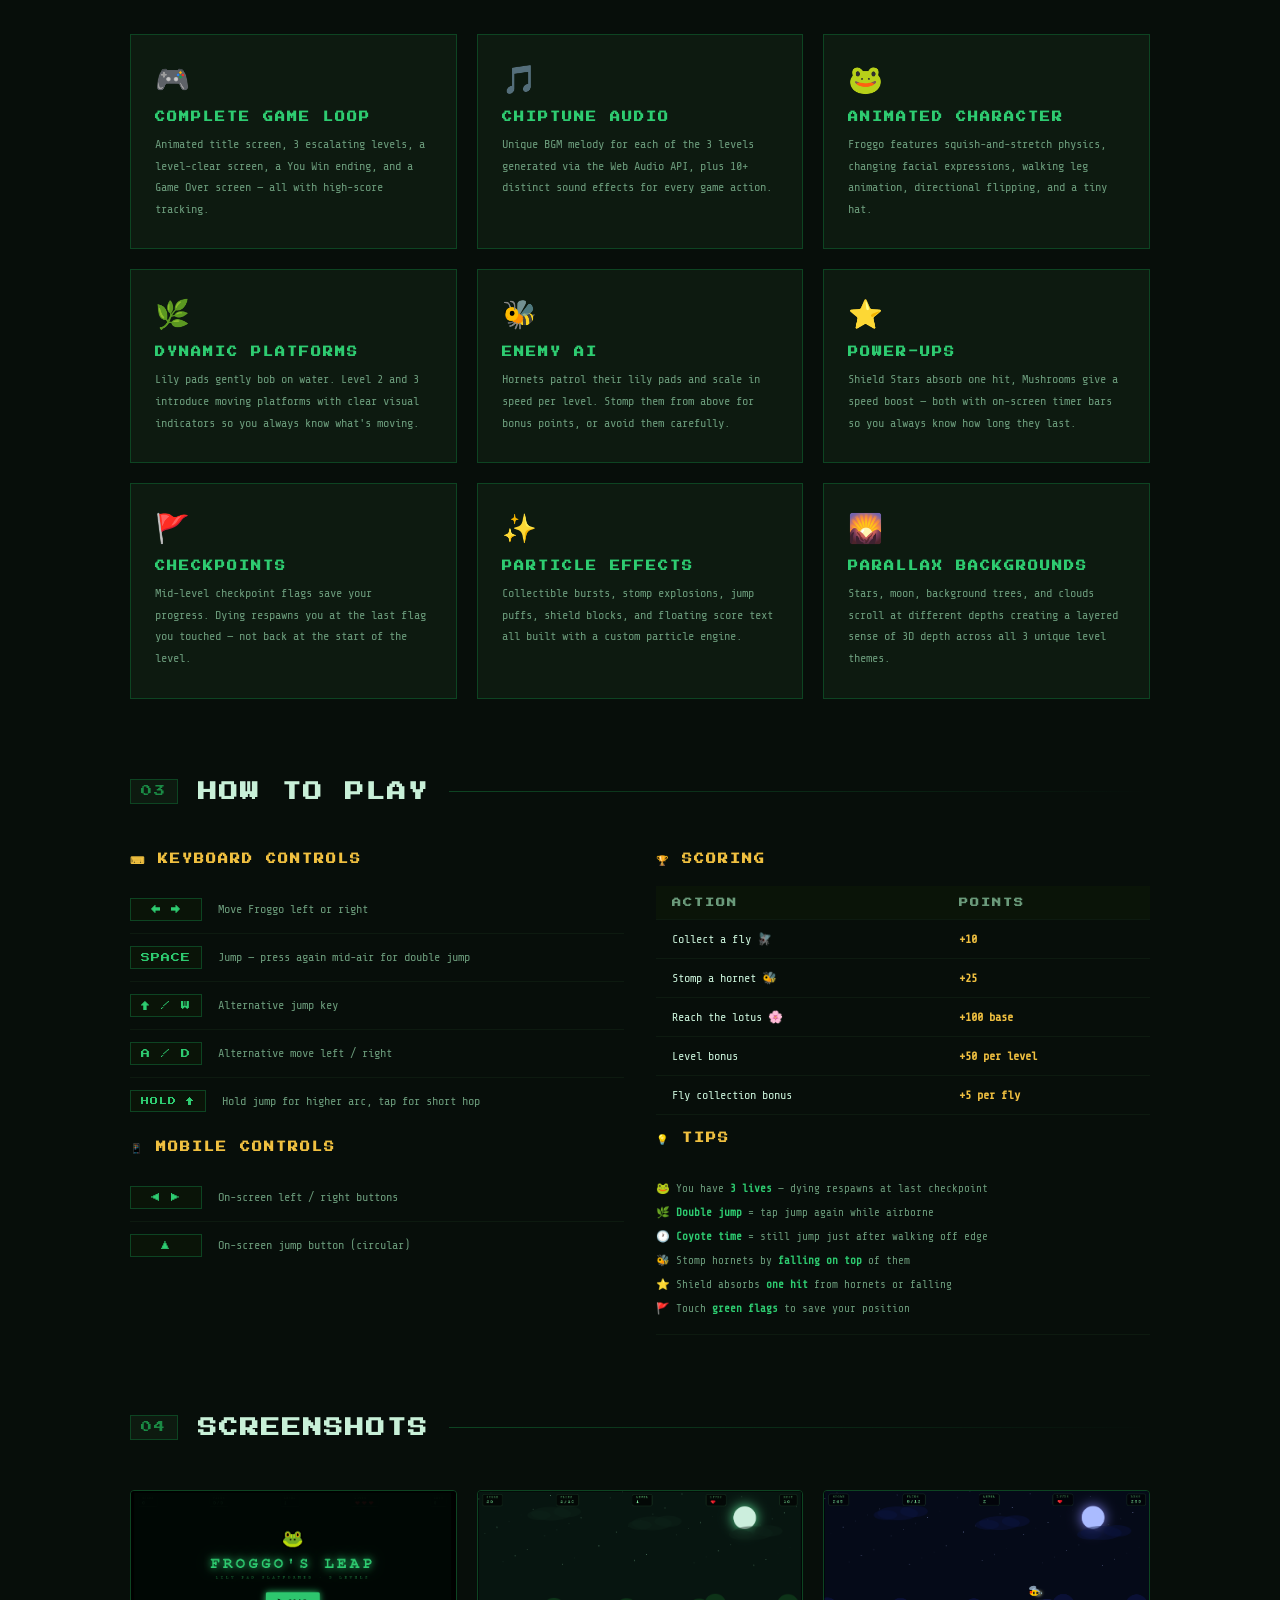
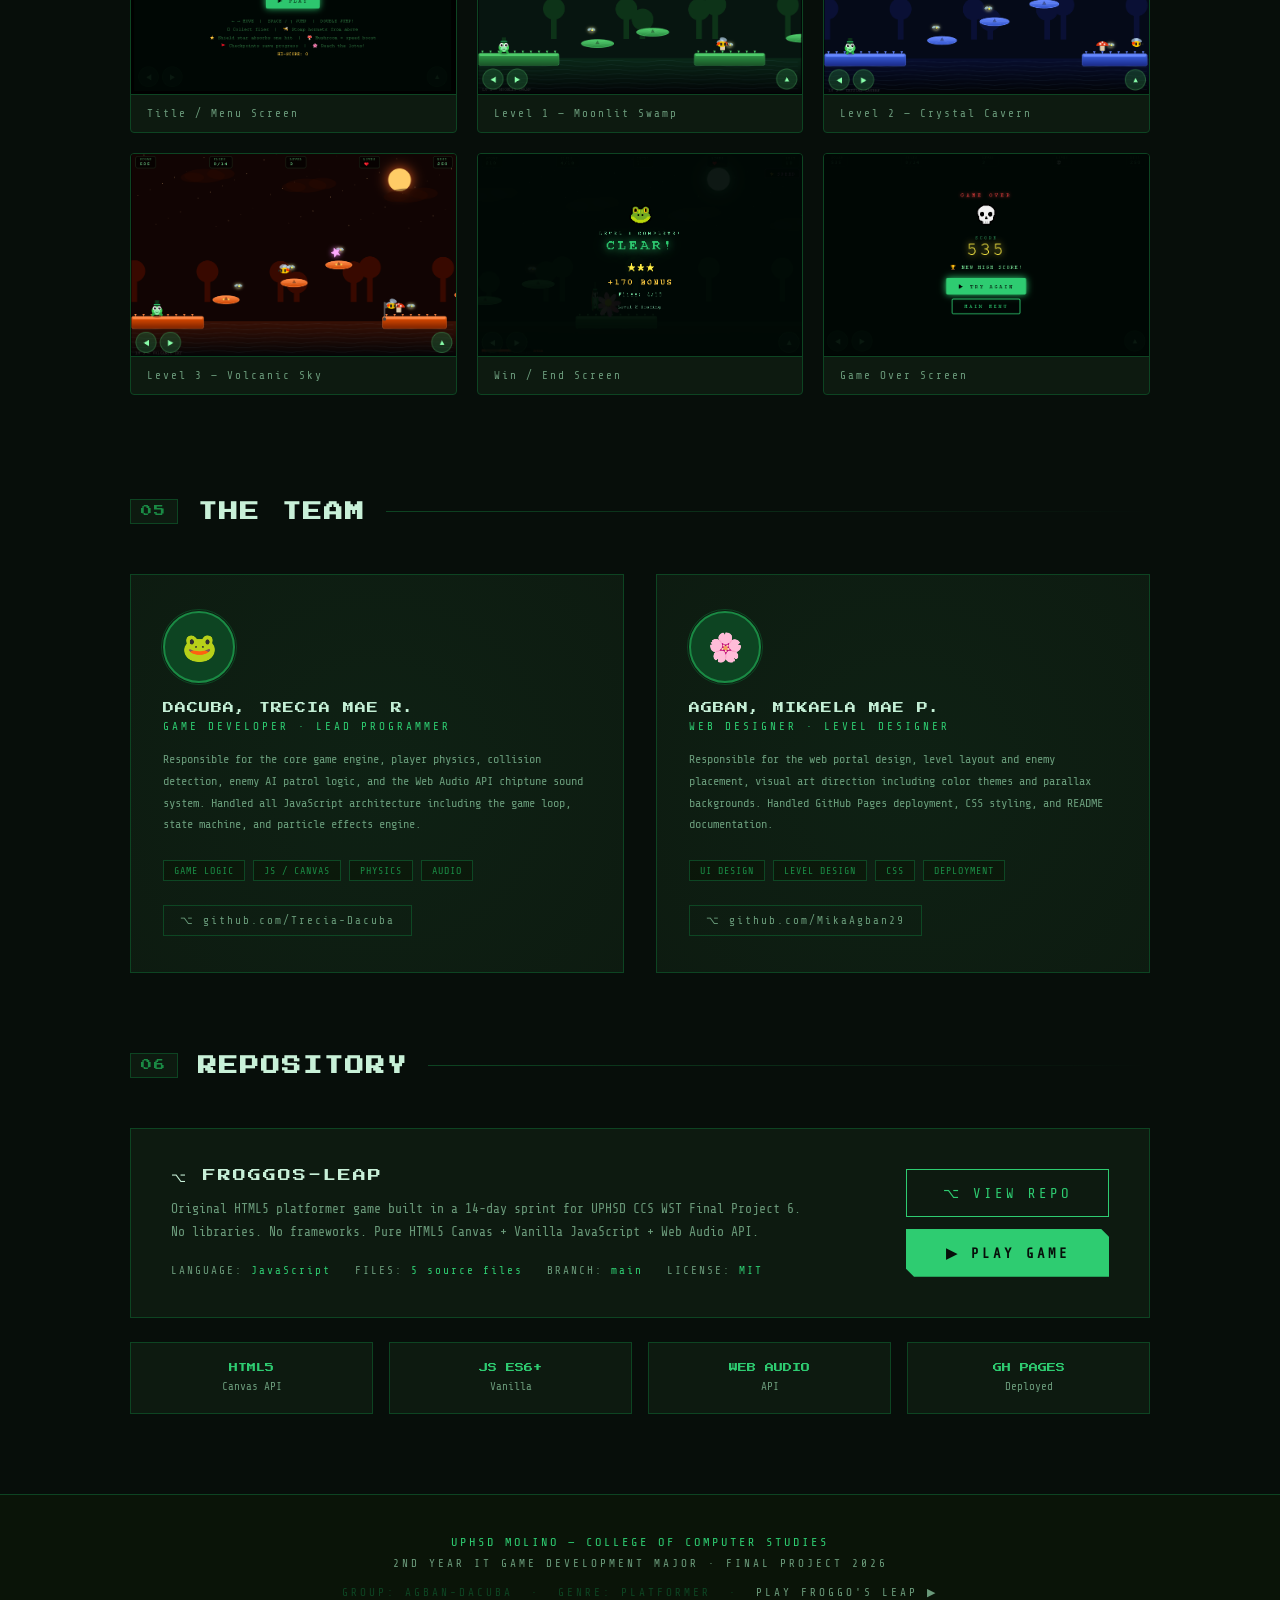
==== commit 95791304: "fixed the random clickable empty boxes in the web page by Trecia-Dacuba" ====
--- a/index.html
+++ b/index.html
@@ -293,7 +293,6 @@
     </div>
 
     <p style="color:var(--text-dim);font-size:11px;text-align:center;margin-top:24px;letter-spacing:2px">
-      → Save your screenshots as PNGs inside the <code style="color:var(--green)">screenshots/</code> folder and they'll appear automatically
     </p>
   </div>
 </div>
@@ -311,8 +310,8 @@
     </div>
 
     <div class="team-grid">
+
       <!-- ── Member 1: Dacuba ── -->
-
       <div class="team-card reveal">
         <div class="member-avatar">🐸</div>
         <div class="member-name">DACUBA, TRECIA MAE R.</div>
@@ -338,26 +337,27 @@
       <div class="team-card reveal">
         <div class="member-avatar">🌸</div>
         <div class="member-name">AGBAN, MIKAELA MAE P.</div>
-        <div class="member-role">Game Developer · Lead Programmer</div>
+        <div class="member-role">Web Designer · Level Designer</div>
         <div class="member-desc">
-          Responsible for the core game engine, player physics, collision
-          detection, enemy AI patrol logic, and the Web Audio API chiptune
-          sound system. Handled all JavaScript architecture including the
-          game loop, state machine, and particle effects engine.
+          Responsible for the web portal design, level layout and enemy
+          placement, visual art direction including color themes and parallax
+          backgrounds. Handled GitHub Pages deployment, CSS styling, and
+          README documentation.
         </div>
         <div class="member-tags">
-          <span class="member-tag">GAME LOGIC</span>
-          <span class="member-tag">JS / CANVAS</span>
-          <span class="member-tag">PHYSICS</span>
-          <span class="member-tag">AUDIO</span>
+          <span class="member-tag">UI DESIGN</span>
+          <span class="member-tag">LEVEL DESIGN</span>
+          <span class="member-tag">CSS</span>
+          <span class="member-tag">DEPLOYMENT</span>
         </div>
         <a href="https://github.com/MikaAgban29" class="member-github" target="_blank" rel="noopener">
           ⌥ github.com/MikaAgban29
-      </div>
-    </div>
-  </div>
-</div>
-
+        </a>
+      </div>
+
+    </div>
+  </div>
+</div>
 
 <!-- ══════════════════════════════════════
      REPO
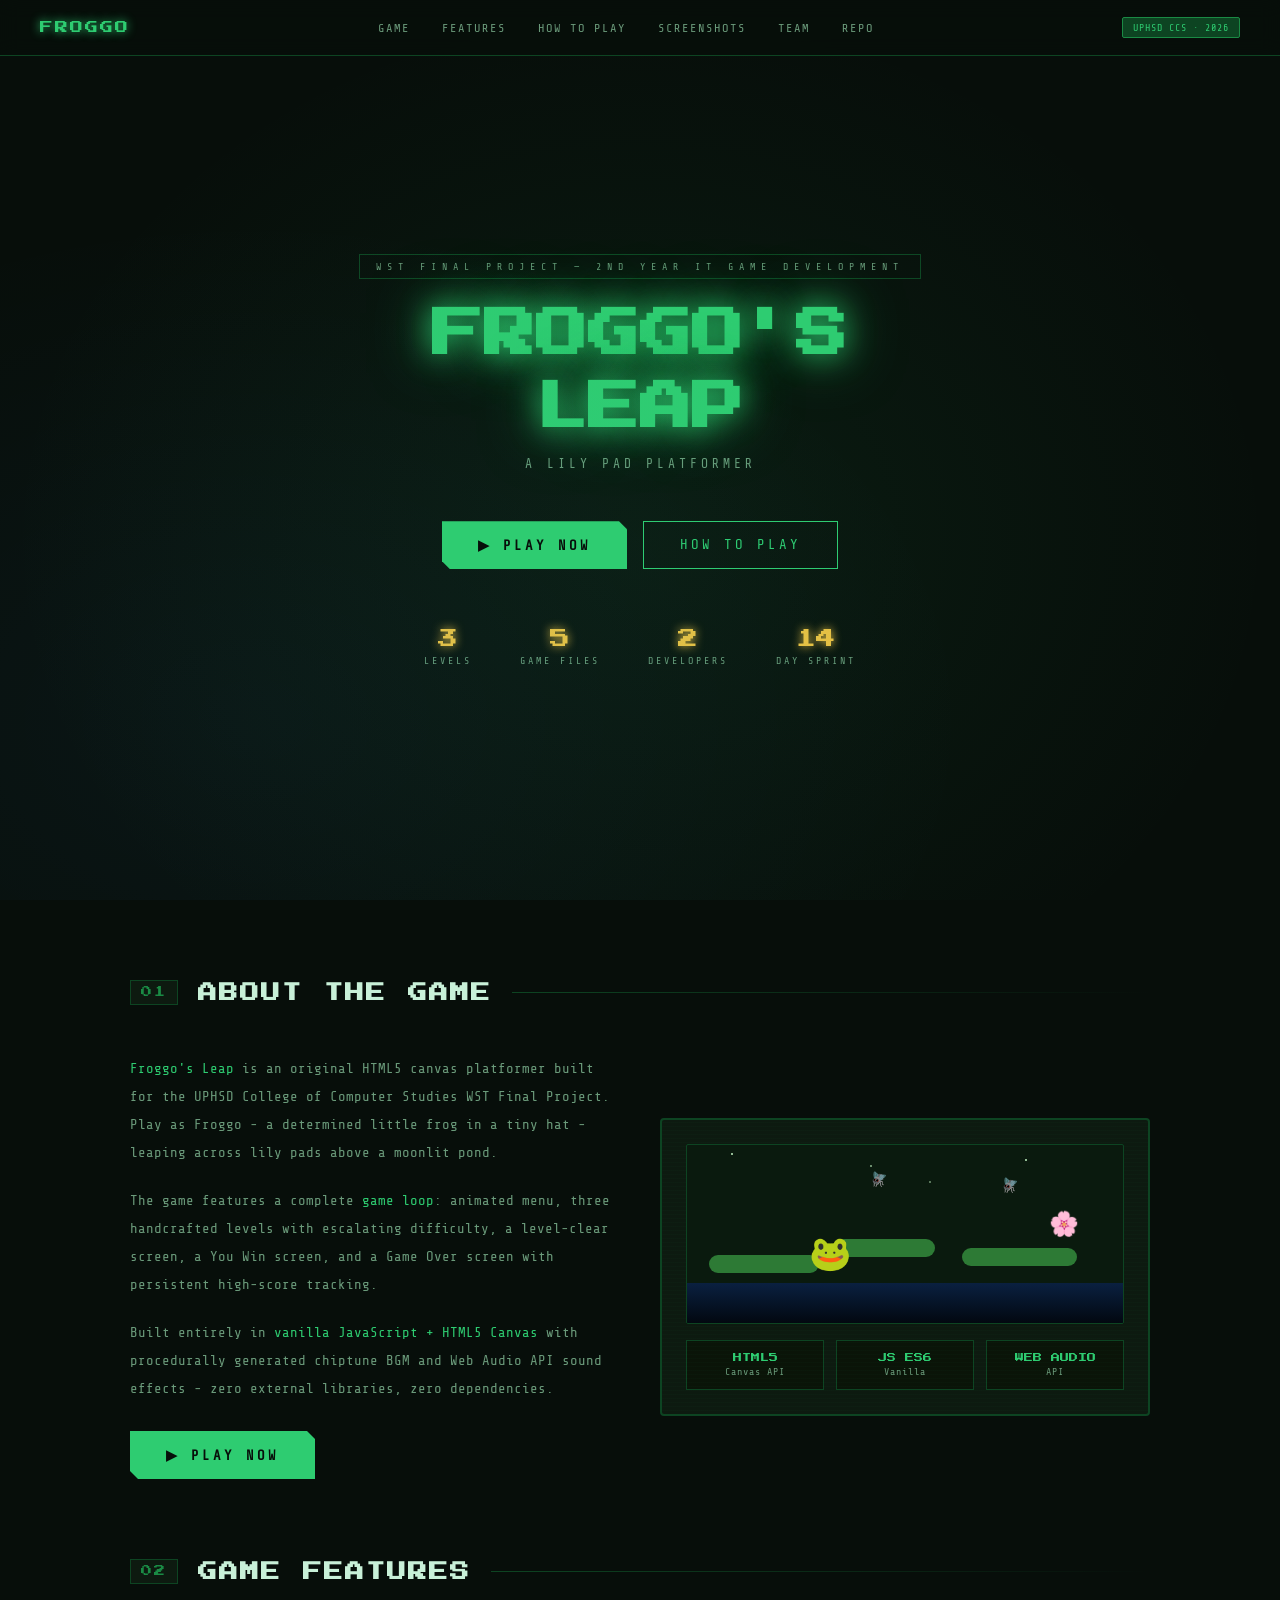
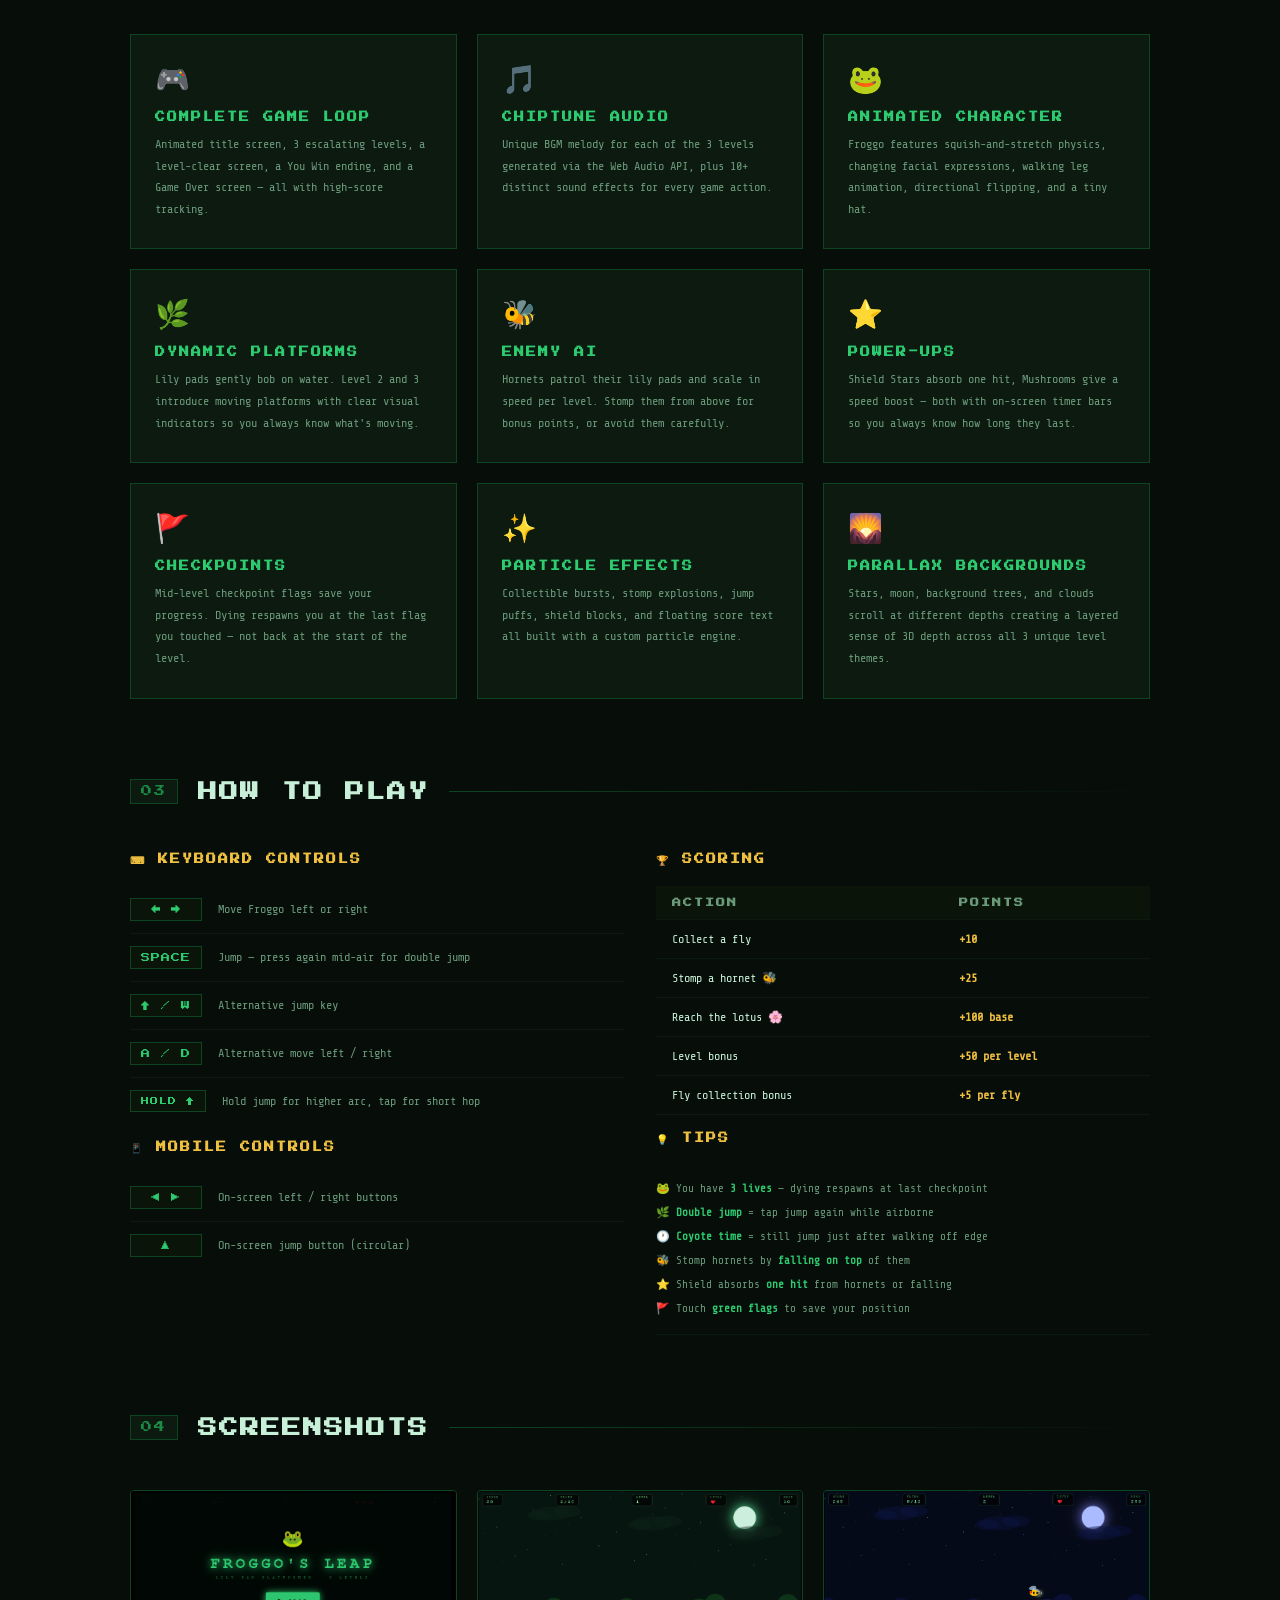
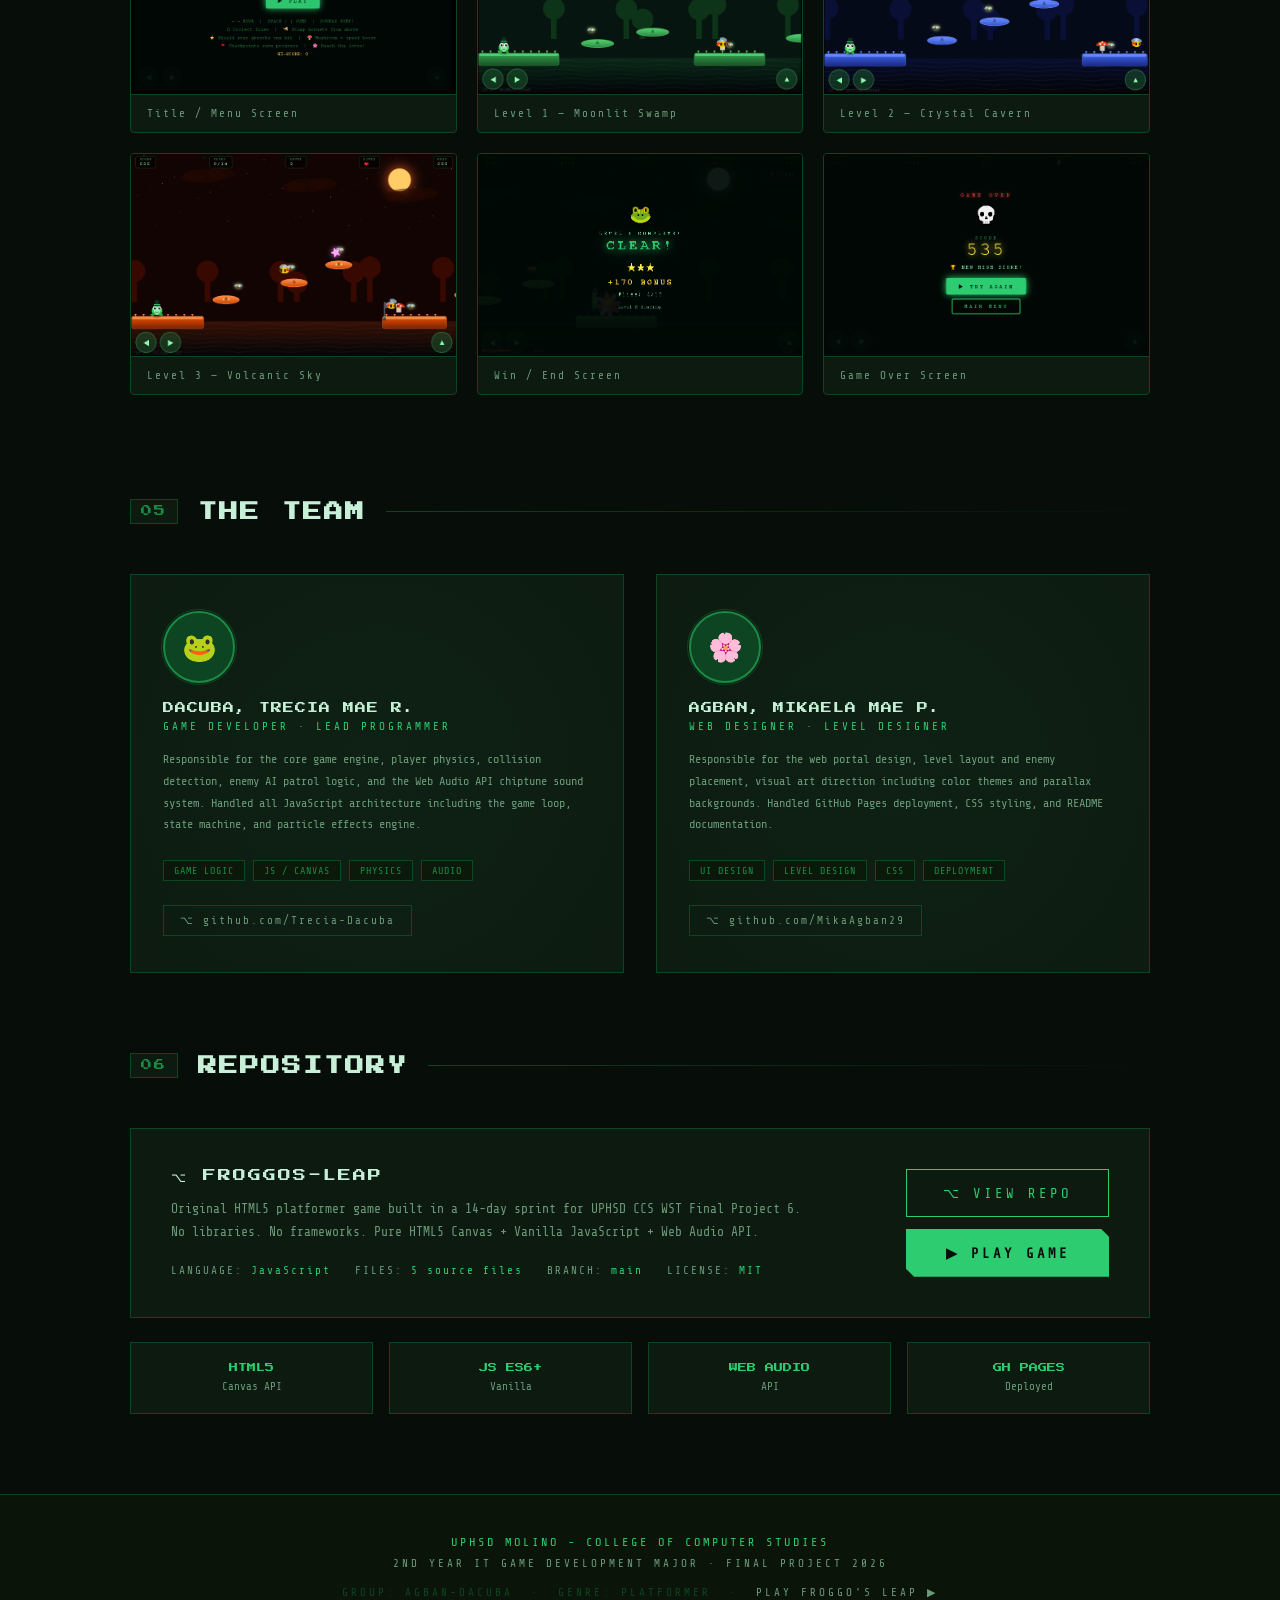
==== commit 98b851c9: "fixed the not working How to Play button by Trecia-Dacuba" ====
--- a/index.html
+++ b/index.html
@@ -63,7 +63,7 @@
         <p>
           <span>Froggo's Leap</span> is an original HTML5 canvas platformer
           built for the UPHSD College of Computer Studies WST Final Project.
-          Play as Froggo — a determined little frog in a tiny hat — leaping
+          Play as Froggo - a determined little frog in a tiny hat - leaping
           across lily pads above a moonlit pond.
         </p>
         <p>
@@ -75,7 +75,7 @@
         <p>
           Built entirely in <span>vanilla JavaScript + HTML5 Canvas</span>
           with procedurally generated chiptune BGM and Web Audio API
-          sound effects — zero external libraries, zero dependencies.
+          sound effects - zero external libraries, zero dependencies.
         </p>
         <a href="game/game.html" class="btn-primary" style="margin-top:8px; display:inline-block">▶ PLAY NOW</a>
       </div>
@@ -226,7 +226,7 @@
               <tr><th>ACTION</th><th>POINTS</th></tr>
             </thead>
             <tbody>
-              <tr><td>Collect a fly 🪰</td><td>+10</td></tr>
+              <tr><td>Collect a fly</td><td>+10</td></tr>
               <tr><td>Stomp a hornet 🐝</td><td>+25</td></tr>
               <tr><td>Reach the lotus 🌸</td><td>+100 base</td></tr>
               <tr><td>Level bonus</td><td>+50 per level</td></tr>
@@ -404,7 +404,7 @@
      FOOTER
      ══════════════════════════════════════ -->
 <footer>
-  <div class="school">UPHSD MOLINO — COLLEGE OF COMPUTER STUDIES</div>
+  <div class="school">UPHSD MOLINO - COLLEGE OF COMPUTER STUDIES</div>
   <div>2ND YEAR IT GAME DEVELOPMENT MAJOR · FINAL PROJECT 2026</div>
   <div style="margin-top:16px;color:var(--green-dim)">
     GROUP: AGBAN-DACUBA &nbsp;·&nbsp; GENRE: PLATFORMER &nbsp;·&nbsp;
@@ -415,12 +415,15 @@
 
 <!-- Smooth scroll + reveal script -->
 <script>
-  // Smooth scroll for all anchor links
+  // Smooth scroll for all anchor links — offset for fixed nav (56px)
   document.querySelectorAll('a[href^="#"]').forEach(a => {
     a.addEventListener('click', e => {
       e.preventDefault();
       const target = document.querySelector(a.getAttribute('href'));
-      if (target) target.scrollIntoView({ behavior: 'smooth' });
+      if (target) {
+        const top = target.getBoundingClientRect().top + window.scrollY - 56;
+        window.scrollTo({ top, behavior: 'smooth' });
+      }
     });
   });
 
--- a/index.css
+++ b/index.css
@@ -93,7 +93,7 @@
   text-align: center;
   padding: 80px 40px 60px;
   position: relative;
-  overflow: hidden;
+  overflow: clip;
 }
 
 .hero-bg {
